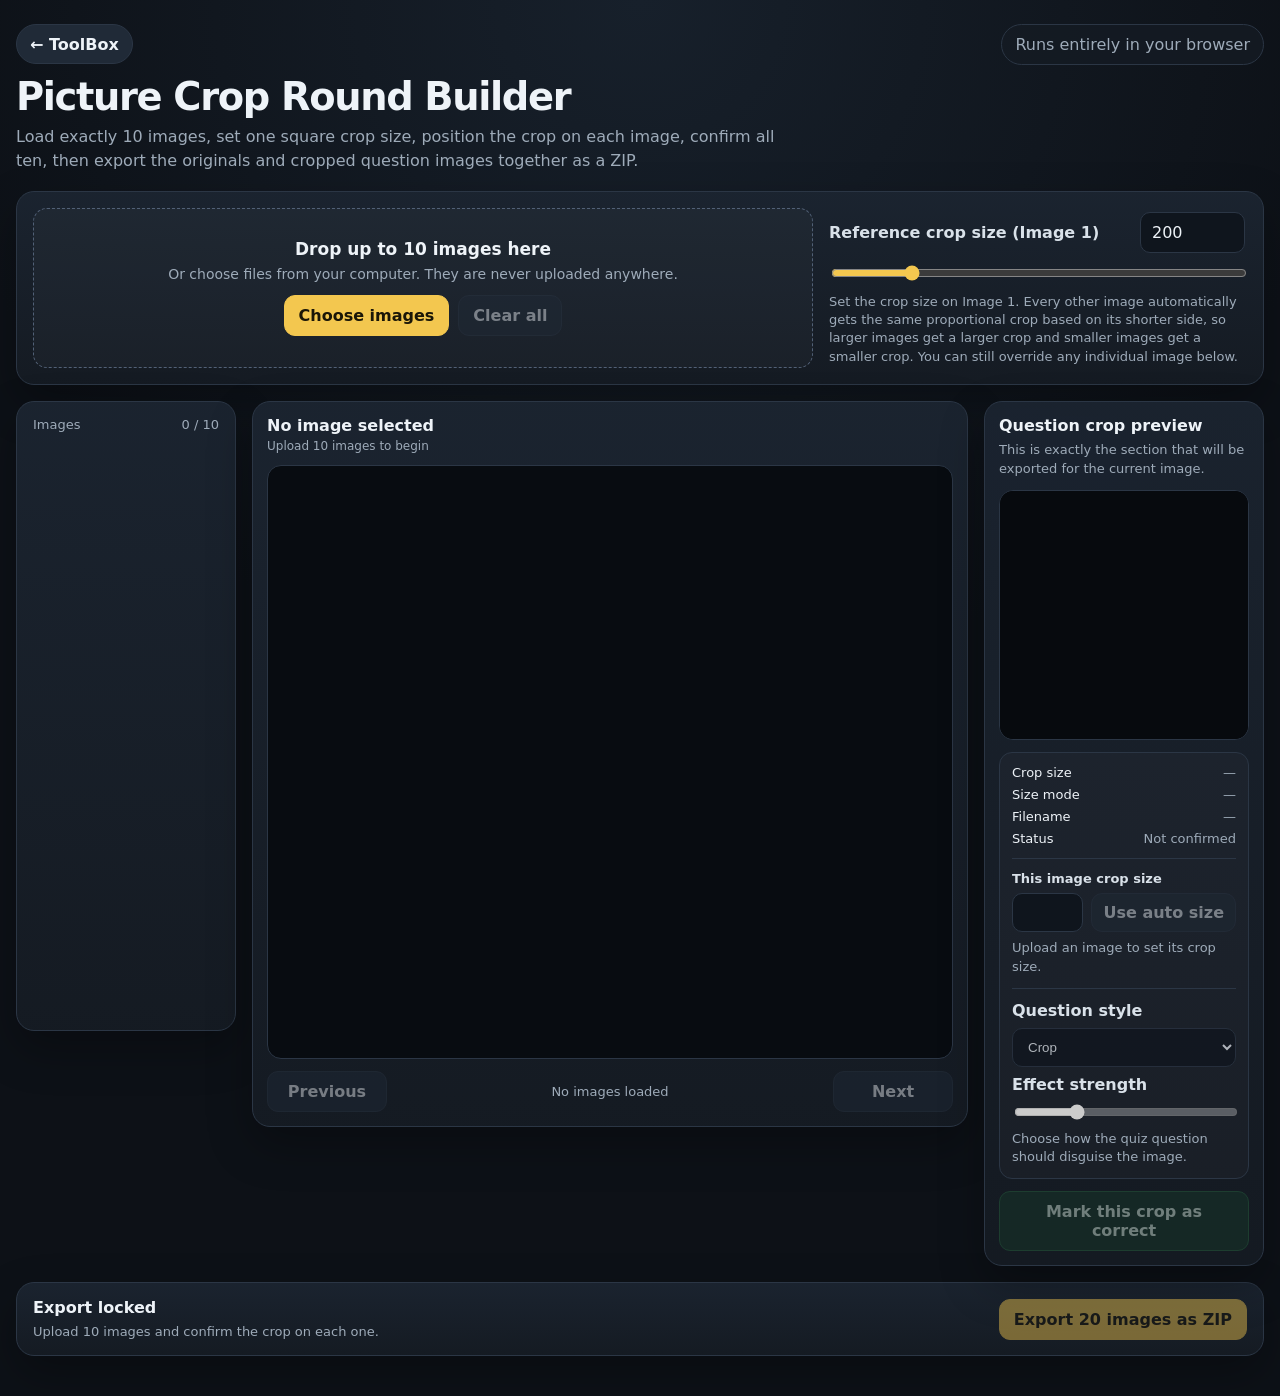
==== picture-crop.html @ 5eaedbb1 "Add Picture Crop tool" ====
<!doctype html>
<html lang="en">
<head>
  <meta charset="utf-8" />
  <meta name="viewport" content="width=device-width, initial-scale=1" />
  <title>Picture Crop Round Builder</title>
  <style>
    :root {
      --bg: #0d1117;
      --panel: #151b23;
      --panel-2: #1b2430;
      --border: #2b3645;
      --text: #eef3f8;
      --muted: #9eabb9;
      --accent: #f3c74f;
      --accent-2: #e6b92f;
      --good: #40c980;
      --bad: #f16c6c;
      --shadow: 0 18px 45px rgba(0,0,0,.28);
    }

    * { box-sizing: border-box; }
    html, body { min-height: 100%; }
    body {
      margin: 0;
      background: radial-gradient(circle at top, #17202b 0, var(--bg) 46%);
      color: var(--text);
      font-family: Inter, ui-sans-serif, system-ui, -apple-system, BlinkMacSystemFont, "Segoe UI", sans-serif;
    }

    button, input { font: inherit; }
    button { cursor: pointer; }

    .app {
      width: min(1460px, calc(100% - 32px));
      margin: 24px auto 40px;
    }

    .topbar {
      display: flex;
      gap: 18px;
      align-items: flex-start;
      justify-content: space-between;
      margin-bottom: 18px;
    }

    h1 {
      margin: 0 0 6px;
      font-size: clamp(26px, 3vw, 40px);
      letter-spacing: -.035em;
    }

    .sub {
      margin: 0;
      color: var(--muted);
      max-width: 760px;
      line-height: 1.5;
    }

    .badge {
      border: 1px solid var(--border);
      background: rgba(21,27,35,.8);
      padding: 10px 13px;
      border-radius: 999px;
      color: var(--muted);
      white-space: nowrap;
    }

    .back-link {
      display: inline-flex;
      align-items: center;
      min-height: 40px;
      margin-bottom: 10px;
      padding: 8px 13px;
      border: 1px solid var(--border);
      border-radius: 999px;
      background: #202a37;
      color: var(--text);
      text-decoration: none;
      font-weight: 800;
    }
    .back-link:hover { border-color: #45556b; }

    .panel {
      background: linear-gradient(180deg, rgba(27,36,48,.96), rgba(21,27,35,.96));
      border: 1px solid var(--border);
      border-radius: 18px;
      box-shadow: var(--shadow);
    }

    .setup {
      padding: 16px;
      display: grid;
      grid-template-columns: minmax(280px, 1fr) minmax(260px, 420px);
      gap: 14px;
      margin-bottom: 16px;
    }

    .dropzone {
      min-height: 118px;
      border: 1.5px dashed #516076;
      border-radius: 14px;
      background: rgba(255,255,255,.025);
      display: grid;
      place-items: center;
      text-align: center;
      padding: 18px;
      transition: .18s ease;
    }

    .dropzone.dragover {
      border-color: var(--accent);
      background: rgba(243,199,79,.06);
      transform: translateY(-1px);
    }

    .dropzone strong { display: block; font-size: 17px; margin-bottom: 5px; }
    .dropzone span { color: var(--muted); font-size: 14px; }

    .drop-actions {
      margin-top: 12px;
      display: flex;
      gap: 9px;
      justify-content: center;
      flex-wrap: wrap;
    }

    .btn {
      border: 1px solid var(--border);
      border-radius: 11px;
      padding: 10px 14px;
      background: #202a37;
      color: var(--text);
      font-weight: 700;
      transition: .15s ease;
    }
    .btn:hover:not(:disabled) { transform: translateY(-1px); border-color: #45556b; }
    .btn:disabled { opacity: .45; cursor: not-allowed; }
    .btn.primary { background: var(--accent); color: #1a1607; border-color: var(--accent); }
    .btn.primary:hover:not(:disabled) { background: var(--accent-2); }
    .btn.good { background: #173b2a; border-color: #286842; color: #dff8e9; }

    .settings {
      padding: 4px 2px 2px;
      display: grid;
      align-content: center;
      gap: 10px;
    }

    .setting-row {
      display: grid;
      grid-template-columns: 1fr 105px;
      gap: 12px;
      align-items: center;
    }

    label { color: #d9e1e9; font-weight: 700; }
    .hint { color: var(--muted); font-size: 13px; line-height: 1.4; }

    input[type="number"] {
      width: 100%;
      border: 1px solid var(--border);
      border-radius: 10px;
      background: #0f151d;
      color: var(--text);
      padding: 10px 11px;
      outline: none;
    }

    input[type="range"] { width: 100%; accent-color: var(--accent); }

    .workspace {
      display: grid;
      grid-template-columns: 220px minmax(0, 1fr) 280px;
      gap: 16px;
      align-items: start;
    }

    .thumb-panel { padding: 12px; min-height: 630px; }
    .thumb-head {
      display: flex;
      align-items: center;
      justify-content: space-between;
      padding: 3px 4px 10px;
      color: var(--muted);
      font-size: 13px;
    }

    .thumb-list {
      display: grid;
      gap: 9px;
      max-height: 570px;
      overflow: auto;
      padding-right: 2px;
    }

    .thumb {
      width: 100%;
      display: grid;
      grid-template-columns: 58px minmax(0,1fr) 22px;
      gap: 10px;
      align-items: center;
      border: 1px solid var(--border);
      border-radius: 12px;
      padding: 8px;
      background: #111821;
      color: var(--text);
      text-align: left;
    }

    .thumb.active { border-color: var(--accent); box-shadow: 0 0 0 1px rgba(243,199,79,.22); }
    .thumb.confirmed { background: #122018; }
    .thumb img { width: 58px; height: 46px; object-fit: cover; border-radius: 8px; background: #05080c; }
    .thumb .name { overflow: hidden; text-overflow: ellipsis; white-space: nowrap; font-weight: 700; font-size: 13px; }
    .thumb .small { color: var(--muted); font-size: 11px; margin-top: 3px; }
    .tick { font-weight: 900; color: var(--good); text-align: center; }

    .editor { padding: 14px; min-height: 0; display: flex; flex-direction: column; }
    .editor-head {
      display: flex;
      gap: 12px;
      align-items: center;
      justify-content: space-between;
      margin-bottom: 11px;
    }
    .editor-title { min-width: 0; }
    .editor-title strong { display: block; overflow: hidden; text-overflow: ellipsis; white-space: nowrap; }
    .editor-title span { color: var(--muted); font-size: 12px; }

    .canvas-wrap {
      flex: none;
      height: clamp(500px, 66vh, 760px);
      min-height: 0;
      position: relative;
      display: grid;
      place-items: center;
      border: 1px solid var(--border);
      border-radius: 14px;
      background: #080c11;
      overflow: hidden;
      touch-action: none;
      user-select: none;
      overscroll-behavior: contain;
    }

    canvas#editorCanvas { max-width: 100%; max-height: 100%; display: block; }

    .empty-state {
      color: var(--muted);
      text-align: center;
      padding: 40px;
      line-height: 1.6;
    }

    .nav-row {
      display: grid;
      grid-template-columns: 120px 1fr 120px;
      align-items: center;
      gap: 10px;
      margin-top: 12px;
    }
    .nav-row .status { text-align: center; color: var(--muted); font-size: 13px; }

    .preview-panel {
      padding: 14px;
      min-height: 0;
      position: sticky;
      top: 16px;
      align-self: start;
    }
    .preview-panel h2 { font-size: 16px; margin: 0 0 6px; }
    .preview-panel p { color: var(--muted); font-size: 13px; line-height: 1.45; margin: 0 0 12px; }

    .preview-box {
      aspect-ratio: 1;
      border: 1px solid var(--border);
      border-radius: 14px;
      background: #070a0e;
      display: grid;
      place-items: center;
      overflow: hidden;
      margin-bottom: 12px;
    }
    #previewCanvas { width: 100%; height: 100%; object-fit: contain; image-rendering: auto; }

    .confirm-block {
      border: 1px solid var(--border);
      border-radius: 13px;
      padding: 12px;
      background: rgba(255,255,255,.02);
    }
    .confirm-block .line { display: flex; justify-content: space-between; gap: 12px; font-size: 13px; margin-bottom: 7px; }
    .confirm-block .line:last-child { margin-bottom: 0; }
    .confirm-block span:last-child { color: var(--muted); text-align: right; }
    .image-crop-size {
      display: grid;
      gap: 7px;
      margin-top: 12px;
      padding-top: 12px;
      border-top: 1px solid var(--border);
    }
    .image-crop-size label { font-size: 13px; }
    .image-crop-size-row {
      display: grid;
      grid-template-columns: minmax(0,1fr) auto;
      gap: 8px;
    }
    .image-crop-size-row input {
      width: 100%;
      min-width: 0;
      border: 1px solid var(--border);
      border-radius: 10px;
      background: #0f151d;
      color: var(--text);
      padding: 9px 10px;
      outline: none;
    }
    .image-crop-size-row .btn { padding: 8px 11px; white-space: nowrap; }
    .image-effect-controls {
      display: grid;
      gap: 8px;
      margin-top: 12px;
      padding-top: 12px;
      border-top: 1px solid var(--border);
    }
    .image-effect-controls select,
    .image-effect-controls input[type="range"] {
      width: 100%;
    }
    .image-effect-controls select {
      border: 1px solid var(--border);
      border-radius: 10px;
      background: #0f151d;
      color: var(--text);
      padding: 10px 11px;
      outline: none;
    }

    .confirm-btn { width: 100%; margin-top: 12px; }

    .export-panel {
      margin-top: 16px;
      padding: 15px 16px;
      display: grid;
      grid-template-columns: 1fr auto;
      gap: 16px;
      align-items: center;
    }
    .export-panel strong { display: block; margin-bottom: 4px; }
    .export-panel span { color: var(--muted); font-size: 13px; }
    .export-btn { min-width: 190px; }

    .toast {
      position: fixed;
      right: 22px;
      bottom: 22px;
      background: #202a37;
      color: var(--text);
      border: 1px solid var(--border);
      padding: 12px 14px;
      border-radius: 12px;
      box-shadow: var(--shadow);
      transform: translateY(18px);
      opacity: 0;
      pointer-events: none;
      transition: .2s ease;
      max-width: 360px;
      z-index: 20;
    }
    .toast.show { transform: translateY(0); opacity: 1; }

    @media (max-width: 1100px) {
      .workspace { grid-template-columns: 180px minmax(0,1fr); }
      .preview-panel { grid-column: 1 / -1; min-height: 0; display: grid; grid-template-columns: 220px 1fr; gap: 16px; position: static; }
      .preview-panel > * { align-self: start; }
      .preview-panel h2, .preview-panel p { grid-column: 2; }
      .preview-box { grid-row: 1 / span 4; }
      .confirm-block, .confirm-btn { grid-column: 2; }
    }

    @media (max-width: 760px) {
      .app { width: min(100% - 18px, 1460px); margin-top: 10px; }
      .topbar { display: block; }
      .badge { display: inline-block; margin-top: 10px; }
      .setup { grid-template-columns: 1fr; }
      .workspace { grid-template-columns: 1fr; }
      .thumb-panel { min-height: 0; }
      .thumb-list { grid-template-columns: repeat(2, minmax(0,1fr)); max-height: 260px; }
      .editor { min-height: 0; }
      .canvas-wrap { height: min(62vh, 620px); min-height: 400px; }
      .preview-panel { grid-column: auto; display: block; min-height: 0; position: static; }
      .export-panel { grid-template-columns: 1fr; }
      .export-btn { width: 100%; }
      .nav-row { grid-template-columns: 92px 1fr 92px; }
    }
  </style>
</head>
<body>
  <div class="app">
    <div class="topbar">
      <div>
        <a class="back-link" href="index.html">← ToolBox</a>
        <h1>Picture Crop Round Builder</h1>
        <p class="sub">Load exactly 10 images, set one square crop size, position the crop on each image, confirm all ten, then export the originals and cropped question images together as a ZIP.</p>
      </div>
      <div class="badge">Runs entirely in your browser</div>
    </div>

    <section class="panel setup">
      <div id="dropzone" class="dropzone">
        <div>
          <strong>Drop up to 10 images here</strong>
          <span>Or choose files from your computer. They are never uploaded anywhere.</span>
          <div class="drop-actions">
            <button id="chooseBtn" class="btn primary" type="button">Choose images</button>
            <button id="clearBtn" class="btn" type="button" disabled>Clear all</button>
          </div>
          <input id="fileInput" type="file" accept="image/*" multiple hidden />
        </div>
      </div>

      <div class="settings">
        <div class="setting-row">
          <label for="cropSize">Reference crop size (Image 1)</label>
          <input id="cropSize" type="number" min="20" step="1" value="200" />
        </div>
        <input id="cropRange" type="range" min="20" max="1000" value="200" step="1" />
        <div class="hint">Set the crop size on Image 1. Every other image automatically gets the same proportional crop based on its shorter side, so larger images get a larger crop and smaller images get a smaller crop. You can still override any individual image below.</div>
      </div>
    </section>

    <div class="workspace">
      <aside class="panel thumb-panel">
        <div class="thumb-head">
          <span>Images</span>
          <span id="countLabel">0 / 10</span>
        </div>
        <div id="thumbList" class="thumb-list"></div>
      </aside>

      <main class="panel editor">
        <div class="editor-head">
          <div class="editor-title">
            <strong id="currentName">No image selected</strong>
            <span id="currentDims">Upload 10 images to begin</span>
          </div>
          <span id="cropCoords" class="hint"></span>
        </div>

        <div id="canvasWrap" class="canvas-wrap">
          <canvas id="editorCanvas"></canvas>
          <div id="emptyState" class="empty-state">Upload your images above.<br>Then drag the yellow square over the section you want to use as the quiz question.</div>
        </div>

        <div class="nav-row">
          <button id="prevBtn" class="btn" type="button" disabled>Previous</button>
          <div id="navStatus" class="status">No images loaded</div>
          <button id="nextBtn" class="btn" type="button" disabled>Next</button>
        </div>
      </main>

      <aside class="panel preview-panel">
        <h2>Question crop preview</h2>
        <p>This is exactly the section that will be exported for the current image.</p>
        <div class="preview-box"><canvas id="previewCanvas" width="500" height="500"></canvas></div>
        <div class="confirm-block">
          <div class="line"><span>Crop size</span><span id="previewSize">—</span></div>
          <div class="line"><span>Size mode</span><span id="previewScaleMode">—</span></div>
          <div class="line"><span>Filename</span><span id="previewFilename">—</span></div>
          <div class="line"><span>Status</span><span id="previewStatus">Not confirmed</span></div>
          <div class="image-crop-size">
            <label for="currentCropSize">This image crop size</label>
            <div class="image-crop-size-row">
              <input id="currentCropSize" type="number" min="20" step="1" disabled>
              <button id="resetCropSizeBtn" class="btn" type="button" disabled>Use auto size</button>
            </div>
            <div id="currentCropHint" class="hint">Image 1 sets the reference size.</div>
          </div>

          <div class="image-effect-controls">
            <label for="questionMode">Question style</label>
            <select id="questionMode">
              <option value="crop">Crop</option>
              <option value="blur">Blur full image</option>
              <option value="distort">Distort full image</option>
            </select>

            <label for="effectStrength">Effect strength</label>
            <input id="effectStrength" type="range" min="2" max="40" value="12" step="1">

            <div id="effectHint" class="hint">Crop uses the square crop. Blur and Distort export the full image with the effect applied.</div>
          </div>
        </div>
        <button id="confirmBtn" class="btn good confirm-btn" type="button" disabled>Mark this crop as correct</button>
      </aside>
    </div>

    <section class="panel export-panel">
      <div>
        <strong id="exportTitle">Export locked</strong>
        <span id="exportStatus">Upload 10 images and confirm the crop on each one.</span>
      </div>
      <button id="exportBtn" class="btn primary export-btn" type="button" disabled>Export 20 images as ZIP</button>
    </section>
  </div>

  <div id="toast" class="toast"></div>

<script>
(() => {
  'use strict';

  const MAX_IMAGES = 10;
  const MIN_CROP = 20;

  const els = {
    dropzone: document.getElementById('dropzone'),
    chooseBtn: document.getElementById('chooseBtn'),
    clearBtn: document.getElementById('clearBtn'),
    fileInput: document.getElementById('fileInput'),
    cropSize: document.getElementById('cropSize'),
    cropRange: document.getElementById('cropRange'),
    thumbList: document.getElementById('thumbList'),
    countLabel: document.getElementById('countLabel'),
    currentName: document.getElementById('currentName'),
    currentDims: document.getElementById('currentDims'),
    cropCoords: document.getElementById('cropCoords'),
    canvasWrap: document.getElementById('canvasWrap'),
    editorCanvas: document.getElementById('editorCanvas'),
    emptyState: document.getElementById('emptyState'),
    prevBtn: document.getElementById('prevBtn'),
    nextBtn: document.getElementById('nextBtn'),
    navStatus: document.getElementById('navStatus'),
    previewCanvas: document.getElementById('previewCanvas'),
    previewSize: document.getElementById('previewSize'),
    previewScaleMode: document.getElementById('previewScaleMode'),
    previewFilename: document.getElementById('previewFilename'),
    previewStatus: document.getElementById('previewStatus'),
    currentCropSize: document.getElementById('currentCropSize'),
    resetCropSizeBtn: document.getElementById('resetCropSizeBtn'),
    currentCropHint: document.getElementById('currentCropHint'),
    questionMode: document.getElementById('questionMode'),
    effectStrength: document.getElementById('effectStrength'),
    effectHint: document.getElementById('effectHint'),
    confirmBtn: document.getElementById('confirmBtn'),
    exportBtn: document.getElementById('exportBtn'),
    exportTitle: document.getElementById('exportTitle'),
    exportStatus: document.getElementById('exportStatus'),
    toast: document.getElementById('toast')
  };

  const ectx = els.editorCanvas.getContext('2d');
  const pctx = els.previewCanvas.getContext('2d');

  let items = [];
  let currentIndex = -1;
  let cropSize = 200;
  let display = { scale: 1, dx: 0, dy: 0, width: 0, height: 0 };
  let dragging = false;
  let dragOffset = { x: 0, y: 0 };
  let dragNeedsUiRefresh = false;
  let toastTimer = null;

  function showToast(message) {
    els.toast.textContent = message;
    els.toast.classList.add('show');
    clearTimeout(toastTimer);
    toastTimer = setTimeout(() => els.toast.classList.remove('show'), 2500);
  }

  function baseName(filename) {
    const dot = filename.lastIndexOf('.');
    return dot > 0 ? filename.slice(0, dot) : filename;
  }

  function cropFilename(filename) {
    return `${baseName(filename)}_crop.png`;
  }

  function questionFilename(filename, item) {
    const stem = baseName(filename);
    if (item.questionMode === 'blur') return `${stem}_blur.png`;
    if (item.questionMode === 'distort') return `${stem}_distort.png`;
    return `${stem}_crop.png`;
  }

  function minDimension(item) {
    return Math.min(item.width, item.height);
  }

  function referenceMinDimension() {
    return items.length ? minDimension(items[0]) : null;
  }

  function effectiveCropSize(item, index = items.indexOf(item)) {
    if (!item) return cropSize;
    const minDim = minDimension(item);
    if (index > 0 && Number.isFinite(item.cropSizeOverride)) {
      return Math.max(1, Math.min(minDim, Math.round(item.cropSizeOverride)));
    }

    const refMin = referenceMinDimension() || minDim;
    const scaled = Math.round((cropSize / refMin) * minDim);
    const minimum = Math.min(MIN_CROP, minDim);
    return Math.max(minimum, Math.min(minDim, scaled));
  }

  function centreCropForSize(item, oldSize, newSize) {
    const cx = item.crop.x + oldSize / 2;
    const cy = item.crop.y + oldSize / 2;
    item.crop.x = Math.round(cx - newSize / 2);
    item.crop.y = Math.round(cy - newSize / 2);
  }

  async function decodeImage(file) {
    const url = URL.createObjectURL(file);
    try {
      const img = new Image();
      img.decoding = 'async';
      img.src = url;
      await img.decode();
      return img;
    } catch (err) {
      URL.revokeObjectURL(url);
      throw err;
    }
  }

  async function addFiles(fileList) {
    const files = Array.from(fileList).filter(f => f.type.startsWith('image/'));
    if (!files.length) return;

    const available = MAX_IMAGES - items.length;
    const chosen = files.slice(0, available);
    if (files.length > available) showToast(`Only the first ${available} image${available === 1 ? '' : 's'} were added.`);

    for (const file of chosen) {
      try {
        const img = await decodeImage(file);
        const item = {
          file,
          img,
          objectUrl: img.src,
          width: img.naturalWidth,
          height: img.naturalHeight,
          crop: { x: 0, y: 0 },
          cropSizeOverride: null,
          questionMode: 'crop',
          effectStrength: 12,
          confirmed: false
        };
        items.push(item);
        const size = effectiveCropSize(item, items.length - 1);
        item.crop.x = Math.max(0, Math.round((item.width - size) / 2));
        item.crop.y = Math.max(0, Math.round((item.height - size) / 2));
      } catch (err) {
        console.error(err);
        showToast(`Could not read ${file.name}`);
      }
    }

    enforceCropLimit(true);
    if (currentIndex < 0 && items.length) currentIndex = 0;
    renderAll();
  }

  function enforceCropLimit(quiet = false) {
    if (!items.length) return;
    const maxAllowed = minDimension(items[0]);
    els.cropSize.max = String(maxAllowed);
    els.cropRange.max = String(maxAllowed);
    if (cropSize > maxAllowed) {
      cropSize = maxAllowed;
      els.cropSize.value = String(cropSize);
      els.cropRange.value = String(cropSize);
      items.forEach((item, index) => {
        if (index === 0 || !Number.isFinite(item.cropSizeOverride)) item.confirmed = false;
      });
      if (!quiet) showToast(`Reference crop size reduced to ${maxAllowed}px to fit Image 1.`);
    }
    clampAllCrops();
  }

  function clampAllCrops() {
    items.forEach((item, index) => {
      const size = effectiveCropSize(item, index);
      item.crop.x = Math.max(0, Math.min(item.crop.x, item.width - size));
      item.crop.y = Math.max(0, Math.min(item.crop.y, item.height - size));
    });
  }

  function setCropSize(value) {
    if (!Number.isFinite(value)) return;
    const maxAllowed = items.length ? minDimension(items[0]) : 10000;
    const next = Math.max(MIN_CROP, Math.min(Math.round(value), maxAllowed));
    if (next === cropSize) {
      els.cropSize.value = String(next);
      els.cropRange.value = String(next);
      return;
    }

    const oldSizes = items.map((item, index) => effectiveCropSize(item, index));
    cropSize = next;

    items.forEach((item, index) => {
      const newSize = effectiveCropSize(item, index);
      if (newSize !== oldSizes[index]) {
        centreCropForSize(item, oldSizes[index], newSize);
        item.confirmed = false;
      }
    });

    els.cropSize.value = String(next);
    els.cropRange.value = String(next);
    clampAllCrops();
    renderAll();
    if (items.length) showToast('Reference size changed — auto-scaled crops were updated proportionally.');
  }

  function setCurrentImageCropSize(value) {
    const item = currentItem();
    if (!item || !Number.isFinite(value)) return;

    if (currentIndex === 0) {
      setCropSize(value);
      return;
    }

    const oldSize = effectiveCropSize(item, currentIndex);
    const minDim = minDimension(item);
    const next = Math.max(Math.min(MIN_CROP, minDim), Math.min(Math.round(value), minDim));
    item.cropSizeOverride = next;
    const newSize = effectiveCropSize(item, currentIndex);
    if (newSize !== oldSize) {
      centreCropForSize(item, oldSize, newSize);
      item.confirmed = false;
    }
    clampAllCrops();
    renderAll();
    showToast(`Image ${currentIndex + 1} now uses a custom ${newSize}px crop.`);
  }

  function resetCurrentImageCropSize() {
    const item = currentItem();
    if (!item || currentIndex <= 0 || !Number.isFinite(item.cropSizeOverride)) return;
    const oldSize = effectiveCropSize(item, currentIndex);
    item.cropSizeOverride = null;
    const newSize = effectiveCropSize(item, currentIndex);
    if (newSize !== oldSize) {
      centreCropForSize(item, oldSize, newSize);
      item.confirmed = false;
    }
    clampAllCrops();
    renderAll();
    showToast(`Image ${currentIndex + 1} is using the automatic proportional size again.`);
  }

  function clearAll() {
    items.forEach(i => URL.revokeObjectURL(i.objectUrl));
    items = [];
    currentIndex = -1;
    dragging = false;
    els.fileInput.value = '';
    renderAll();
  }

  function currentItem() {
    return currentIndex >= 0 ? items[currentIndex] : null;
  }

  function drawEditor() {
    const item = currentItem();
    const rect = els.canvasWrap.getBoundingClientRect();
    const cssW = Math.max(300, Math.floor(rect.width));
    const cssH = Math.max(360, Math.floor(rect.height));
    const dpr = Math.min(window.devicePixelRatio || 1, 2);

    els.editorCanvas.width = Math.round(cssW * dpr);
    els.editorCanvas.height = Math.round(cssH * dpr);
    els.editorCanvas.style.width = `${cssW}px`;
    els.editorCanvas.style.height = `${cssH}px`;
    ectx.setTransform(dpr, 0, 0, dpr, 0, 0);
    ectx.clearRect(0, 0, cssW, cssH);

    if (!item) {
      els.emptyState.style.display = 'block';
      return;
    }
    els.emptyState.style.display = 'none';

    const margin = 18;
    const scale = Math.min((cssW - margin * 2) / item.width, (cssH - margin * 2) / item.height);
    const dw = item.width * scale;
    const dh = item.height * scale;
    const dx = (cssW - dw) / 2;
    const dy = (cssH - dh) / 2;
    display = { scale, dx, dy, width: dw, height: dh };

    ectx.drawImage(item.img, dx, dy, dw, dh);

    const size = effectiveCropSize(item, currentIndex);
    const rx = dx + item.crop.x * scale;
    const ry = dy + item.crop.y * scale;
    const rs = size * scale;

    // Darken everything outside the crop square.
    ectx.save();
    ectx.fillStyle = 'rgba(0, 0, 0, .58)';
    ectx.beginPath();
    ectx.rect(dx, dy, dw, dh);
    ectx.rect(rx, ry, rs, rs);
    ectx.fill('evenodd');
    ectx.restore();

    // Border and subtle inner edge.
    ectx.save();
    ectx.strokeStyle = '#f3c74f';
    ectx.lineWidth = 3;
    ectx.strokeRect(rx + 1.5, ry + 1.5, Math.max(0, rs - 3), Math.max(0, rs - 3));
    ectx.strokeStyle = 'rgba(255,255,255,.55)';
    ectx.lineWidth = 1;
    ectx.strokeRect(rx + 5.5, ry + 5.5, Math.max(0, rs - 11), Math.max(0, rs - 11));
    ectx.restore();

    // Handle marker in the centre so tiny crops remain draggable.
    ectx.save();
    ectx.fillStyle = 'rgba(243,199,79,.95)';
    ectx.beginPath();
    ectx.arc(rx + rs / 2, ry + rs / 2, 4, 0, Math.PI * 2);
    ectx.fill();
    ectx.restore();
  }

  function drawQuestionToCanvas(ctx, canvas, item, preview = false) {
    if (!item) return;
    const index = items.indexOf(item);

    if (preview) {
      canvas.width = 500;
      canvas.height = 500;
    } else if (item.questionMode === 'crop') {
      const size = effectiveCropSize(item, index);
      canvas.width = size;
      canvas.height = size;
    } else {
      canvas.width = item.width;
      canvas.height = item.height;
    }

    const outW = canvas.width;
    const outH = canvas.height;
    ctx.setTransform(1,0,0,1,0,0);
    ctx.clearRect(0, 0, outW, outH);
    ctx.fillStyle = '#070a0e';
    ctx.fillRect(0, 0, outW, outH);

    if (item.questionMode === 'crop') {
      const size = effectiveCropSize(item, index);
      ctx.imageSmoothingEnabled = true;
      ctx.imageSmoothingQuality = 'high';
      ctx.drawImage(item.img, item.crop.x, item.crop.y, size, size, 0, 0, outW, outH);
      return;
    }

    if (item.questionMode === 'blur') {
      ctx.save();
      ctx.filter = `blur(${Number(item.effectStrength) || 12}px)`;
      const pad = Math.ceil((Number(item.effectStrength) || 12) * 2);
      ctx.drawImage(item.img, -pad, -pad, outW + pad * 2, outH + pad * 2);
      ctx.restore();
      return;
    }

    // Distort by drawing horizontal strips with alternating horizontal offsets.
    const slices = Math.max(24, Math.floor(outH / 18));
    const strength = Number(item.effectStrength) || 12;
    const amplitude = preview ? strength * 1.3 : strength * Math.max(1, outW / 700);
    for (let i = 0; i < slices; i++) {
      const sy = item.height * i / slices;
      const sh = item.height / slices + 1;
      const dy = outH * i / slices;
      const dh = outH / slices + 1;
      const dx = Math.sin((i / slices) * Math.PI * 8) * amplitude;
      ctx.drawImage(item.img, 0, sy, item.width, sh, dx, dy, outW, dh);
    }
  }

  function drawPreview() {
    const item = currentItem();
    const size = 500;
    els.previewCanvas.width = size;
    els.previewCanvas.height = size;
    pctx.clearRect(0, 0, size, size);
    pctx.fillStyle = '#070a0e';
    pctx.fillRect(0, 0, size, size);
    if (!item) return;
    drawQuestionToCanvas(pctx, els.previewCanvas, item, true);
  }

  function renderThumbs() {
    els.thumbList.innerHTML = '';
    items.forEach((item, idx) => {
      const b = document.createElement('button');
      b.className = `thumb${idx === currentIndex ? ' active' : ''}${item.confirmed ? ' confirmed' : ''}`;
      b.type = 'button';
      b.innerHTML = `
        <img src="${item.objectUrl}" alt="">
        <div>
          <div class="name">${escapeHtml(item.file.name)}</div>
          <div class="small">Image ${idx + 1}${item.confirmed ? ' · confirmed' : ''}</div>
        </div>
        <div class="tick">${item.confirmed ? '✓' : ''}</div>`;
      b.addEventListener('click', () => {
        currentIndex = idx;
        renderAll();
      });
      els.thumbList.appendChild(b);
    });
  }

  function escapeHtml(s) {
    return s.replace(/[&<>"]/g, ch => ({'&':'&amp;','<':'&lt;','>':'&gt;','"':'&quot;'}[ch]));
  }

  function renderMeta() {
    const item = currentItem();
    els.countLabel.textContent = `${items.length} / ${MAX_IMAGES}`;
    els.clearBtn.disabled = items.length === 0;
    els.chooseBtn.disabled = items.length >= MAX_IMAGES;

    if (!item) {
      els.currentName.textContent = 'No image selected';
      els.currentDims.textContent = 'Upload 10 images to begin';
      els.cropCoords.textContent = '';
      els.previewSize.textContent = '—';
      els.previewScaleMode.textContent = '—';
      els.previewFilename.textContent = '—';
      els.previewStatus.textContent = 'Not confirmed';
      els.currentCropSize.value = '';
      els.currentCropSize.disabled = true;
      els.resetCropSizeBtn.disabled = true;
      els.currentCropHint.textContent = 'Upload an image to set its crop size.';
      els.questionMode.value = 'crop';
      els.questionMode.disabled = true;
      els.effectStrength.value = '12';
      els.effectStrength.disabled = true;
      els.effectHint.textContent = 'Choose how the quiz question should disguise the image.';
      els.confirmBtn.disabled = true;
      els.prevBtn.disabled = true;
      els.nextBtn.disabled = true;
      els.navStatus.textContent = 'No images loaded';
      return;
    }

    const size = effectiveCropSize(item, currentIndex);
    const custom = currentIndex > 0 && Number.isFinite(item.cropSizeOverride);
    els.currentName.textContent = item.file.name;
    els.currentDims.textContent = `${item.width} × ${item.height} px`;
    els.cropCoords.textContent = `x ${Math.round(item.crop.x)}, y ${Math.round(item.crop.y)}`;
    els.previewSize.textContent = `${size} × ${size} px`;
    els.previewScaleMode.textContent = currentIndex === 0 ? 'Reference' : (custom ? 'Custom' : 'Auto-scaled');
    els.currentCropSize.value = String(size);
    els.currentCropSize.max = String(minDimension(item));
    els.currentCropSize.disabled = false;
    els.resetCropSizeBtn.disabled = currentIndex === 0 || !custom;
    const cropMode = item.questionMode === 'crop';
    els.currentCropHint.textContent = currentIndex === 0
      ? 'Image 1 sets the reference size used to scale the other images.'
      : (custom ? 'Custom size for this image only.' : 'Automatically scaled from Image 1. Change the number to override it.');
    els.currentCropSize.disabled = !cropMode;
    els.resetCropSizeBtn.disabled = !cropMode || currentIndex === 0 || !custom;
    els.questionMode.disabled = false;
    els.questionMode.value = item.questionMode || 'crop';
    els.effectStrength.disabled = cropMode;
    els.effectStrength.value = String(item.effectStrength || 12);
    els.effectHint.textContent = cropMode
      ? 'Crop mode uses the square selection.'
      : (item.questionMode === 'blur'
        ? 'Blur mode exports the full image blurred.'
        : 'Distort mode exports the full image with horizontal distortion.');
    els.previewFilename.textContent = questionFilename(item.file.name, item);
    els.previewStatus.textContent = item.confirmed ? 'Confirmed' : 'Not confirmed';
    els.previewStatus.style.color = item.confirmed ? 'var(--good)' : 'var(--muted)';
    els.confirmBtn.disabled = false;
    els.confirmBtn.textContent = item.confirmed ? 'Crop confirmed ✓' : 'Mark this crop as correct';
    els.prevBtn.disabled = currentIndex <= 0;
    els.nextBtn.disabled = currentIndex >= items.length - 1;
    els.navStatus.textContent = `Image ${currentIndex + 1} of ${items.length}`;
  }

  function renderExport() {
    const confirmed = items.filter(i => i.confirmed).length;
    const ready = items.length === MAX_IMAGES && confirmed === MAX_IMAGES;
    els.exportBtn.disabled = !ready;

    if (!items.length) {
      els.exportTitle.textContent = 'Export locked';
      els.exportStatus.textContent = 'Upload 10 images and confirm the crop on each one.';
    } else if (items.length < MAX_IMAGES) {
      els.exportTitle.textContent = `${items.length} of ${MAX_IMAGES} images loaded`;
      els.exportStatus.textContent = `Add ${MAX_IMAGES - items.length} more image${MAX_IMAGES - items.length === 1 ? '' : 's'}. ${confirmed} crop${confirmed === 1 ? '' : 's'} confirmed so far.`;
    } else if (confirmed < MAX_IMAGES) {
      els.exportTitle.textContent = `${confirmed} of ${MAX_IMAGES} crops confirmed`;
      els.exportStatus.textContent = `Confirm ${MAX_IMAGES - confirmed} more crop${MAX_IMAGES - confirmed === 1 ? '' : 's'} to unlock export.`;
    } else {
      els.exportTitle.textContent = 'Ready to export';
      els.exportStatus.textContent = 'The ZIP will contain 10 PNG originals plus 10 PNG question images.';
    }
  }

  function renderAll() {
    renderThumbs();
    renderMeta();
    renderExport();
    requestAnimationFrame(() => {
      drawEditor();
      drawPreview();
    });
  }

  function pointerToSource(ev) {
    const item = currentItem();
    if (!item) return null;
    const rect = els.editorCanvas.getBoundingClientRect();
    const x = ev.clientX - rect.left;
    const y = ev.clientY - rect.top;
    return {
      x: (x - display.dx) / display.scale,
      y: (y - display.dy) / display.scale
    };
  }

  function isInsideCrop(p, item) {
    const size = effectiveCropSize(item, currentIndex);
    return p.x >= item.crop.x && p.x <= item.crop.x + size && p.y >= item.crop.y && p.y <= item.crop.y + size;
  }

  function moveCropTo(x, y, preserveOffset = false) {
    const item = currentItem();
    if (!item) return;
    const size = effectiveCropSize(item, currentIndex);
    let nx = preserveOffset ? x - dragOffset.x : x - size / 2;
    let ny = preserveOffset ? y - dragOffset.y : y - size / 2;
    nx = Math.max(0, Math.min(nx, item.width - size));
    ny = Math.max(0, Math.min(ny, item.height - size));
    nx = Math.round(nx);
    ny = Math.round(ny);
    if (nx === item.crop.x && ny === item.crop.y) return;

    item.crop.x = nx;
    item.crop.y = ny;
    if (item.confirmed) dragNeedsUiRefresh = true;
    item.confirmed = false;

    // Keep pointer movement lightweight so the editor never shifts under the cursor.
    drawEditor();
    drawPreview();
    els.cropCoords.textContent = `x ${item.crop.x}, y ${item.crop.y}`;
    els.previewStatus.textContent = 'Not confirmed';
    els.previewStatus.style.color = 'var(--muted)';
    els.confirmBtn.textContent = 'Mark this crop as correct';
  }

  els.editorCanvas.addEventListener('pointerdown', ev => {
    ev.preventDefault();
    const item = currentItem();
    if (!item) return;
    const p = pointerToSource(ev);
    if (!p) return;
    dragging = true;
    els.editorCanvas.setPointerCapture(ev.pointerId);
    if (isInsideCrop(p, item)) {
      dragOffset.x = p.x - item.crop.x;
      dragOffset.y = p.y - item.crop.y;
      moveCropTo(p.x, p.y, true);
    } else {
      const size = effectiveCropSize(item, currentIndex);
      dragOffset.x = size / 2;
      dragOffset.y = size / 2;
      moveCropTo(p.x, p.y, true);
    }
  });

  els.editorCanvas.addEventListener('pointermove', ev => {
    if (!dragging) return;
    ev.preventDefault();
    const p = pointerToSource(ev);
    if (p) moveCropTo(p.x, p.y, true);
  });

  function endDrag(ev) {
    if (!dragging) return;
    dragging = false;
    try { els.editorCanvas.releasePointerCapture(ev.pointerId); } catch (_) {}
    renderMeta();
    if (dragNeedsUiRefresh) {
      renderThumbs();
      renderExport();
      dragNeedsUiRefresh = false;
    }
  }
  els.editorCanvas.addEventListener('pointerup', endDrag);
  els.editorCanvas.addEventListener('pointercancel', endDrag);

  els.confirmBtn.addEventListener('click', () => {
    const item = currentItem();
    if (!item) return;
    item.confirmed = true;
    renderAll();
    showToast(`Crop ${currentIndex + 1} confirmed.`);
  });

  els.prevBtn.addEventListener('click', () => {
    if (currentIndex > 0) {
      currentIndex--;
      renderAll();
    }
  });

  els.nextBtn.addEventListener('click', () => {
    if (currentIndex < items.length - 1) {
      currentIndex++;
      renderAll();
    }
  });

  els.chooseBtn.addEventListener('click', () => els.fileInput.click());
  els.fileInput.addEventListener('change', e => addFiles(e.target.files));
  els.clearBtn.addEventListener('click', clearAll);

  ['dragenter', 'dragover'].forEach(type => els.dropzone.addEventListener(type, e => {
    e.preventDefault();
    els.dropzone.classList.add('dragover');
  }));
  ['dragleave', 'drop'].forEach(type => els.dropzone.addEventListener(type, e => {
    e.preventDefault();
    els.dropzone.classList.remove('dragover');
  }));
  els.dropzone.addEventListener('drop', e => addFiles(e.dataTransfer.files));

  els.cropSize.addEventListener('change', () => setCropSize(Number(els.cropSize.value)));
  els.cropRange.addEventListener('input', () => setCropSize(Number(els.cropRange.value)));
  els.currentCropSize.addEventListener('change', () => setCurrentImageCropSize(Number(els.currentCropSize.value)));
  els.resetCropSizeBtn.addEventListener('click', resetCurrentImageCropSize);
  els.questionMode.addEventListener('change', () => {
    const item = currentItem();
    if (!item) return;
    item.questionMode = els.questionMode.value;
    item.confirmed = false;
    renderAll();
  });
  els.effectStrength.addEventListener('input', () => {
    const item = currentItem();
    if (!item) return;
    item.effectStrength = Number(els.effectStrength.value);
    item.confirmed = false;
    drawPreview();
    renderMeta();
    renderExport();
  });

  window.addEventListener('resize', () => requestAnimationFrame(drawEditor));

  function canvasToBlob(canvas, type = 'image/png', quality) {
    return new Promise((resolve, reject) => canvas.toBlob(blob => blob ? resolve(blob) : reject(new Error('Canvas export failed')), type, quality));
  }

  async function makeOriginalPngBlob(item) {
    const c = document.createElement('canvas');
    c.width = item.width;
    c.height = item.height;
    const ctx = c.getContext('2d');
    ctx.imageSmoothingEnabled = false;
    ctx.drawImage(item.img, 0, 0, item.width, item.height);
    return canvasToBlob(c, 'image/png');
  }

  async function makeQuestionBlob(item) {
    const c = document.createElement('canvas');
    const ctx = c.getContext('2d');
    drawQuestionToCanvas(ctx, c, item, false);
    return canvasToBlob(c, 'image/png');
  }

  // Minimal ZIP writer: standard ZIP archive using "stored" (uncompressed) entries.
  // This keeps the page self-contained and avoids any external library or internet connection.
  const crcTable = (() => {
    const table = new Uint32Array(256);
    for (let n = 0; n < 256; n++) {
      let c = n;
      for (let k = 0; k < 8; k++) c = (c & 1) ? (0xEDB88320 ^ (c >>> 1)) : (c >>> 1);
      table[n] = c >>> 0;
    }
    return table;
  })();

  function crc32(bytes) {
    let c = 0xFFFFFFFF;
    for (let i = 0; i < bytes.length; i++) c = crcTable[(c ^ bytes[i]) & 0xFF] ^ (c >>> 8);
    return (c ^ 0xFFFFFFFF) >>> 0;
  }

  function dosDateTime(date = new Date()) {
    let year = Math.max(1980, date.getFullYear());
    const dosTime = ((date.getHours() & 0x1F) << 11) | ((date.getMinutes() & 0x3F) << 5) | ((Math.floor(date.getSeconds() / 2)) & 0x1F);
    const dosDate = (((year - 1980) & 0x7F) << 9) | (((date.getMonth() + 1) & 0x0F) << 5) | (date.getDate() & 0x1F);
    return { dosTime, dosDate };
  }

  function u16(n) {
    const b = new Uint8Array(2);
    new DataView(b.buffer).setUint16(0, n & 0xFFFF, true);
    return b;
  }
  function u32(n) {
    const b = new Uint8Array(4);
    new DataView(b.buffer).setUint32(0, n >>> 0, true);
    return b;
  }
  function concat(parts) {
    const total = parts.reduce((sum, p) => sum + p.length, 0);
    const out = new Uint8Array(total);
    let offset = 0;
    for (const p of parts) { out.set(p, offset); offset += p.length; }
    return out;
  }

  async function createZip(entries) {
    const enc = new TextEncoder();
    const locals = [];
    const centrals = [];
    let offset = 0;
    const now = dosDateTime(new Date());

    for (const entry of entries) {
      const nameBytes = enc.encode(entry.name);
      const data = entry.bytes;
      const crc = crc32(data);

      const local = concat([
        u32(0x04034b50),
        u16(20),           // version needed
        u16(0x0800),       // UTF-8 filename
        u16(0),            // method: stored
        u16(now.dosTime),
        u16(now.dosDate),
        u32(crc),
        u32(data.length),
        u32(data.length),
        u16(nameBytes.length),
        u16(0),
        nameBytes,
        data
      ]);
      locals.push(local);

      const central = concat([
        u32(0x02014b50),
        u16(20),           // version made by
        u16(20),           // version needed
        u16(0x0800),
        u16(0),
        u16(now.dosTime),
        u16(now.dosDate),
        u32(crc),
        u32(data.length),
        u32(data.length),
        u16(nameBytes.length),
        u16(0),            // extra len
        u16(0),            // comment len
        u16(0),            // disk
        u16(0),            // internal attrs
        u32(0),            // external attrs
        u32(offset),
        nameBytes
      ]);
      centrals.push(central);
      offset += local.length;
    }

    const centralSize = centrals.reduce((s, p) => s + p.length, 0);
    const centralOffset = offset;
    const end = concat([
      u32(0x06054b50),
      u16(0), u16(0),
      u16(entries.length), u16(entries.length),
      u32(centralSize),
      u32(centralOffset),
      u16(0)
    ]);

    return new Blob([...locals, ...centrals, end], { type: 'application/zip' });
  }

  function uniqueName(name, used) {
    if (!used.has(name.toLowerCase())) {
      used.add(name.toLowerCase());
      return name;
    }
    const dot = name.lastIndexOf('.');
    const stem = dot > 0 ? name.slice(0, dot) : name;
    const ext = dot > 0 ? name.slice(dot) : '';
    let n = 2;
    let candidate;
    do candidate = `${stem}_${n++}${ext}`; while (used.has(candidate.toLowerCase()));
    used.add(candidate.toLowerCase());
    return candidate;
  }

  els.exportBtn.addEventListener('click', async () => {
    if (!(items.length === MAX_IMAGES && items.every(i => i.confirmed))) return;
    els.exportBtn.disabled = true;
    els.exportBtn.textContent = 'Building ZIP…';

    try {
      const entries = [];
      const used = new Set();
      for (const item of items) {
        const originalBlob = await makeOriginalPngBlob(item);
        const originalBytes = new Uint8Array(await originalBlob.arrayBuffer());
        const originalName = uniqueName(`${baseName(item.file.name)}.png`, used);
        entries.push({ name: originalName, bytes: originalBytes });

        const questionBlob = await makeQuestionBlob(item);
        const questionBytes = new Uint8Array(await questionBlob.arrayBuffer());
        const questionName = uniqueName(questionFilename(item.file.name, item), used);
        entries.push({ name: questionName, bytes: questionBytes });
      }

      const zipBlob = await createZip(entries);
      const url = URL.createObjectURL(zipBlob);
      const a = document.createElement('a');
      a.href = url;
      a.download = 'picture-round-images.zip';
      document.body.appendChild(a);
      a.click();
      a.remove();
      setTimeout(() => URL.revokeObjectURL(url), 15000);
      showToast('ZIP exported with 10 PNG originals and 10 PNG question images.');
    } catch (err) {
      console.error(err);
      alert('The ZIP could not be created. Please try again.');
    } finally {
      els.exportBtn.textContent = 'Export 20 images as ZIP';
      renderExport();
    }
  });

  renderAll();
})();
</script>
</body>
</html>
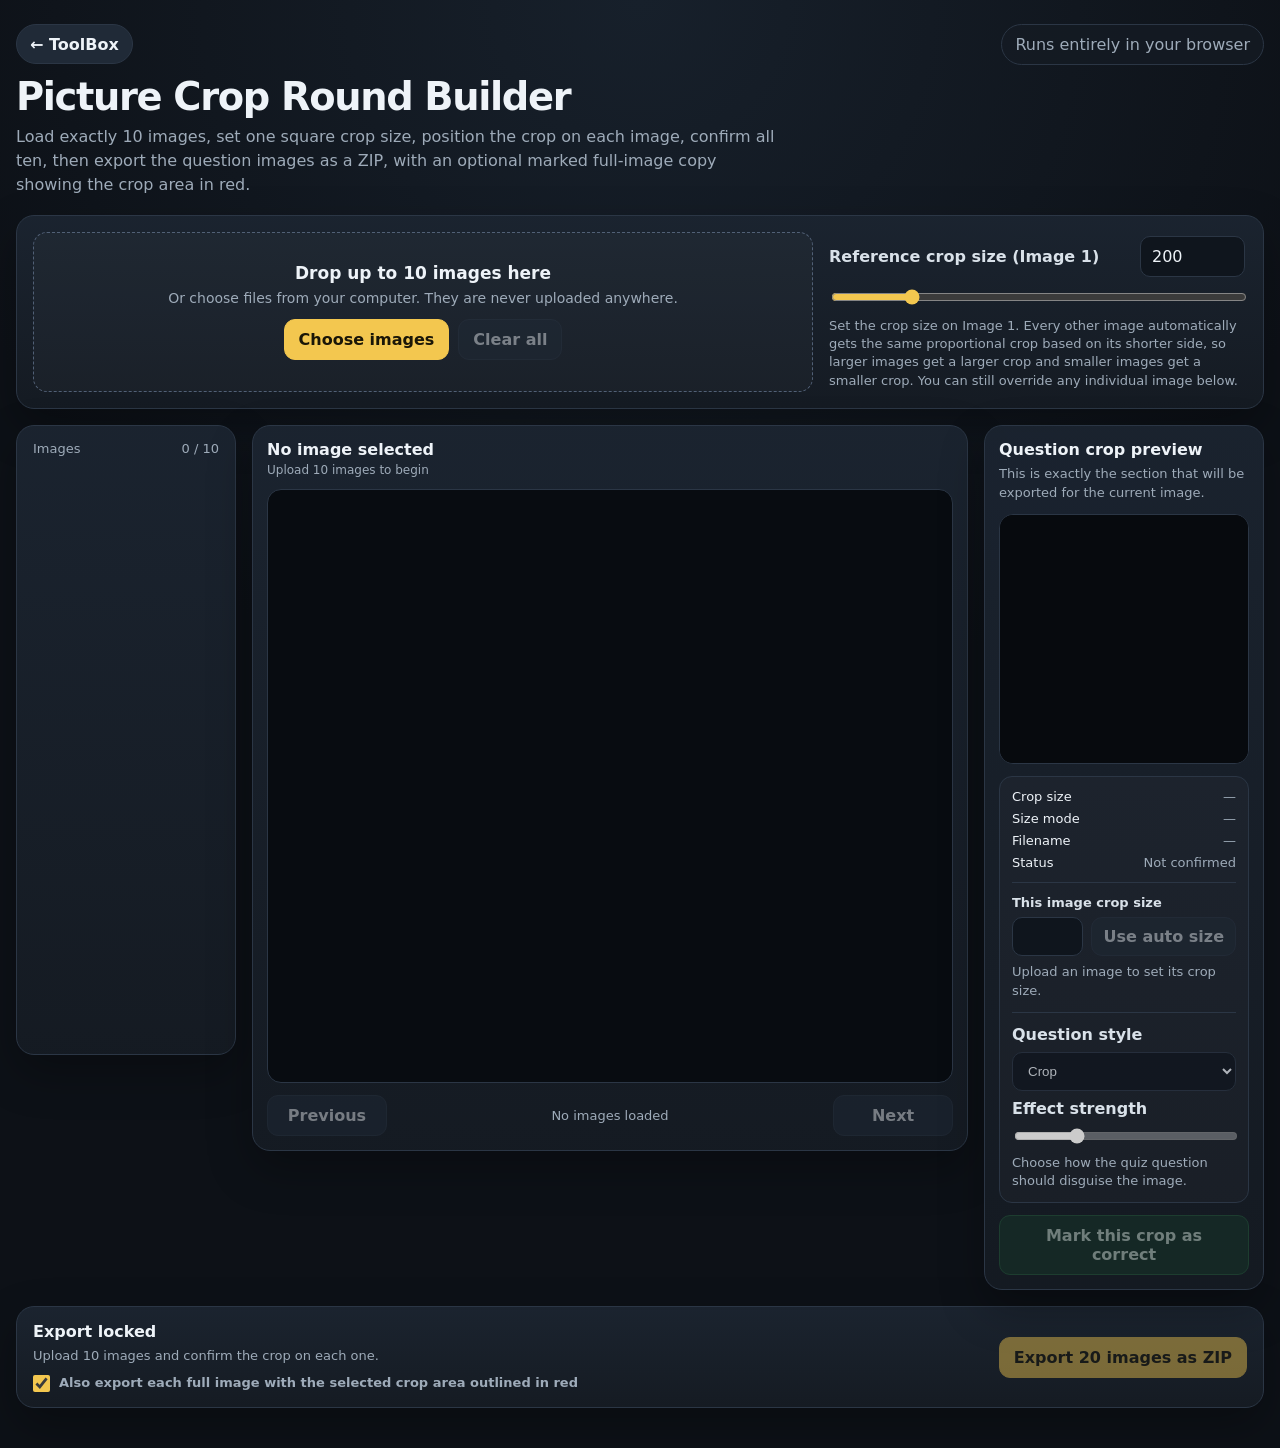
==== commit da96085b: "Add optional marked-original export to Picture Crop" ====
--- a/picture-crop.html
+++ b/picture-crop.html
@@ -348,6 +348,25 @@
     }
     .export-panel strong { display: block; margin-bottom: 4px; }
     .export-panel span { color: var(--muted); font-size: 13px; }
+    .export-copy { min-width: 0; }
+    .export-option {
+      display: flex;
+      align-items: flex-start;
+      gap: 9px;
+      margin-top: 10px;
+      color: var(--text);
+      font-size: 13px;
+      line-height: 1.4;
+      font-weight: 700;
+      cursor: pointer;
+    }
+    .export-option input {
+      width: 17px;
+      height: 17px;
+      margin: 1px 0 0;
+      flex: 0 0 auto;
+      accent-color: var(--accent);
+    }
     .export-btn { min-width: 190px; }
 
     .toast {
@@ -401,7 +420,7 @@
       <div>
         <a class="back-link" href="index.html">← ToolBox</a>
         <h1>Picture Crop Round Builder</h1>
-        <p class="sub">Load exactly 10 images, set one square crop size, position the crop on each image, confirm all ten, then export the originals and cropped question images together as a ZIP.</p>
+        <p class="sub">Load exactly 10 images, set one square crop size, position the crop on each image, confirm all ten, then export the question images as a ZIP, with an optional marked full-image copy showing the crop area in red.</p>
       </div>
       <div class="badge">Runs entirely in your browser</div>
     </div>
@@ -496,9 +515,13 @@
     </div>
 
     <section class="panel export-panel">
-      <div>
+      <div class="export-copy">
         <strong id="exportTitle">Export locked</strong>
         <span id="exportStatus">Upload 10 images and confirm the crop on each one.</span>
+        <label class="export-option">
+          <input id="includeMarkedOriginal" type="checkbox" checked>
+          <span>Also export each full image with the selected crop area outlined in red</span>
+        </label>
       </div>
       <button id="exportBtn" class="btn primary export-btn" type="button" disabled>Export 20 images as ZIP</button>
     </section>
@@ -546,6 +569,7 @@
     exportBtn: document.getElementById('exportBtn'),
     exportTitle: document.getElementById('exportTitle'),
     exportStatus: document.getElementById('exportStatus'),
+    includeMarkedOriginal: document.getElementById('includeMarkedOriginal'),
     toast: document.getElementById('toast')
   };
 
@@ -582,6 +606,10 @@
     if (item.questionMode === 'blur') return `${stem}_blur.png`;
     if (item.questionMode === 'distort') return `${stem}_distort.png`;
     return `${stem}_crop.png`;
+  }
+
+  function markedOriginalFilename(filename) {
+    return `${baseName(filename)}_marked.png`;
   }
 
   function minDimension(item) {
@@ -991,7 +1019,10 @@
   function renderExport() {
     const confirmed = items.filter(i => i.confirmed).length;
     const ready = items.length === MAX_IMAGES && confirmed === MAX_IMAGES;
+    const includeMarked = els.includeMarkedOriginal.checked;
+    const outputCount = includeMarked ? MAX_IMAGES * 2 : MAX_IMAGES;
     els.exportBtn.disabled = !ready;
+    els.exportBtn.textContent = `Export ${outputCount} image${outputCount === 1 ? '' : 's'} as ZIP`;
 
     if (!items.length) {
       els.exportTitle.textContent = 'Export locked';
@@ -1004,7 +1035,9 @@
       els.exportStatus.textContent = `Confirm ${MAX_IMAGES - confirmed} more crop${MAX_IMAGES - confirmed === 1 ? '' : 's'} to unlock export.`;
     } else {
       els.exportTitle.textContent = 'Ready to export';
-      els.exportStatus.textContent = 'The ZIP will contain 10 PNG originals plus 10 PNG question images.';
+      els.exportStatus.textContent = includeMarked
+        ? 'The ZIP will contain 10 PNG question images plus 10 full PNG images with the selected crop area outlined in red.'
+        : 'The ZIP will contain the 10 PNG question images only.';
     }
   }
 
@@ -1142,6 +1175,7 @@
   els.cropRange.addEventListener('input', () => setCropSize(Number(els.cropRange.value)));
   els.currentCropSize.addEventListener('change', () => setCurrentImageCropSize(Number(els.currentCropSize.value)));
   els.resetCropSizeBtn.addEventListener('click', resetCurrentImageCropSize);
+  els.includeMarkedOriginal.addEventListener('change', renderExport);
   els.questionMode.addEventListener('change', () => {
     const item = currentItem();
     if (!item) return;
@@ -1165,13 +1199,31 @@
     return new Promise((resolve, reject) => canvas.toBlob(blob => blob ? resolve(blob) : reject(new Error('Canvas export failed')), type, quality));
   }
 
-  async function makeOriginalPngBlob(item) {
+  async function makeMarkedOriginalBlob(item) {
     const c = document.createElement('canvas');
     c.width = item.width;
     c.height = item.height;
     const ctx = c.getContext('2d');
     ctx.imageSmoothingEnabled = false;
     ctx.drawImage(item.img, 0, 0, item.width, item.height);
+
+    const index = items.indexOf(item);
+    const size = effectiveCropSize(item, index);
+    const minDim = Math.min(item.width, item.height);
+    const lineWidth = Math.max(4, Math.round(minDim * 0.006));
+    const inset = lineWidth / 2;
+    const x = Math.max(inset, Math.min(item.crop.x + inset, item.width - inset));
+    const y = Math.max(inset, Math.min(item.crop.y + inset, item.height - inset));
+    const w = Math.max(0, Math.min(size - lineWidth, item.width - x - inset));
+    const h = Math.max(0, Math.min(size - lineWidth, item.height - y - inset));
+
+    ctx.save();
+    ctx.strokeStyle = '#ff0000';
+    ctx.lineWidth = lineWidth;
+    ctx.lineJoin = 'round';
+    ctx.strokeRect(x, y, w, h);
+    ctx.restore();
+
     return canvasToBlob(c, 'image/png');
   }
 
@@ -1316,15 +1368,17 @@
       const entries = [];
       const used = new Set();
       for (const item of items) {
-        const originalBlob = await makeOriginalPngBlob(item);
-        const originalBytes = new Uint8Array(await originalBlob.arrayBuffer());
-        const originalName = uniqueName(`${baseName(item.file.name)}.png`, used);
-        entries.push({ name: originalName, bytes: originalBytes });
-
         const questionBlob = await makeQuestionBlob(item);
         const questionBytes = new Uint8Array(await questionBlob.arrayBuffer());
         const questionName = uniqueName(questionFilename(item.file.name, item), used);
         entries.push({ name: questionName, bytes: questionBytes });
+
+        if (els.includeMarkedOriginal.checked) {
+          const markedBlob = await makeMarkedOriginalBlob(item);
+          const markedBytes = new Uint8Array(await markedBlob.arrayBuffer());
+          const markedName = uniqueName(markedOriginalFilename(item.file.name), used);
+          entries.push({ name: markedName, bytes: markedBytes });
+        }
       }
 
       const zipBlob = await createZip(entries);
@@ -1336,12 +1390,15 @@
       a.click();
       a.remove();
       setTimeout(() => URL.revokeObjectURL(url), 15000);
-      showToast('ZIP exported with 10 PNG originals and 10 PNG question images.');
+      showToast(
+        els.includeMarkedOriginal.checked
+          ? 'ZIP exported with 10 PNG question images and 10 marked full images.'
+          : 'ZIP exported with 10 PNG question images.'
+      );
     } catch (err) {
       console.error(err);
       alert('The ZIP could not be created. Please try again.');
     } finally {
-      els.exportBtn.textContent = 'Export 20 images as ZIP';
       renderExport();
     }
   });
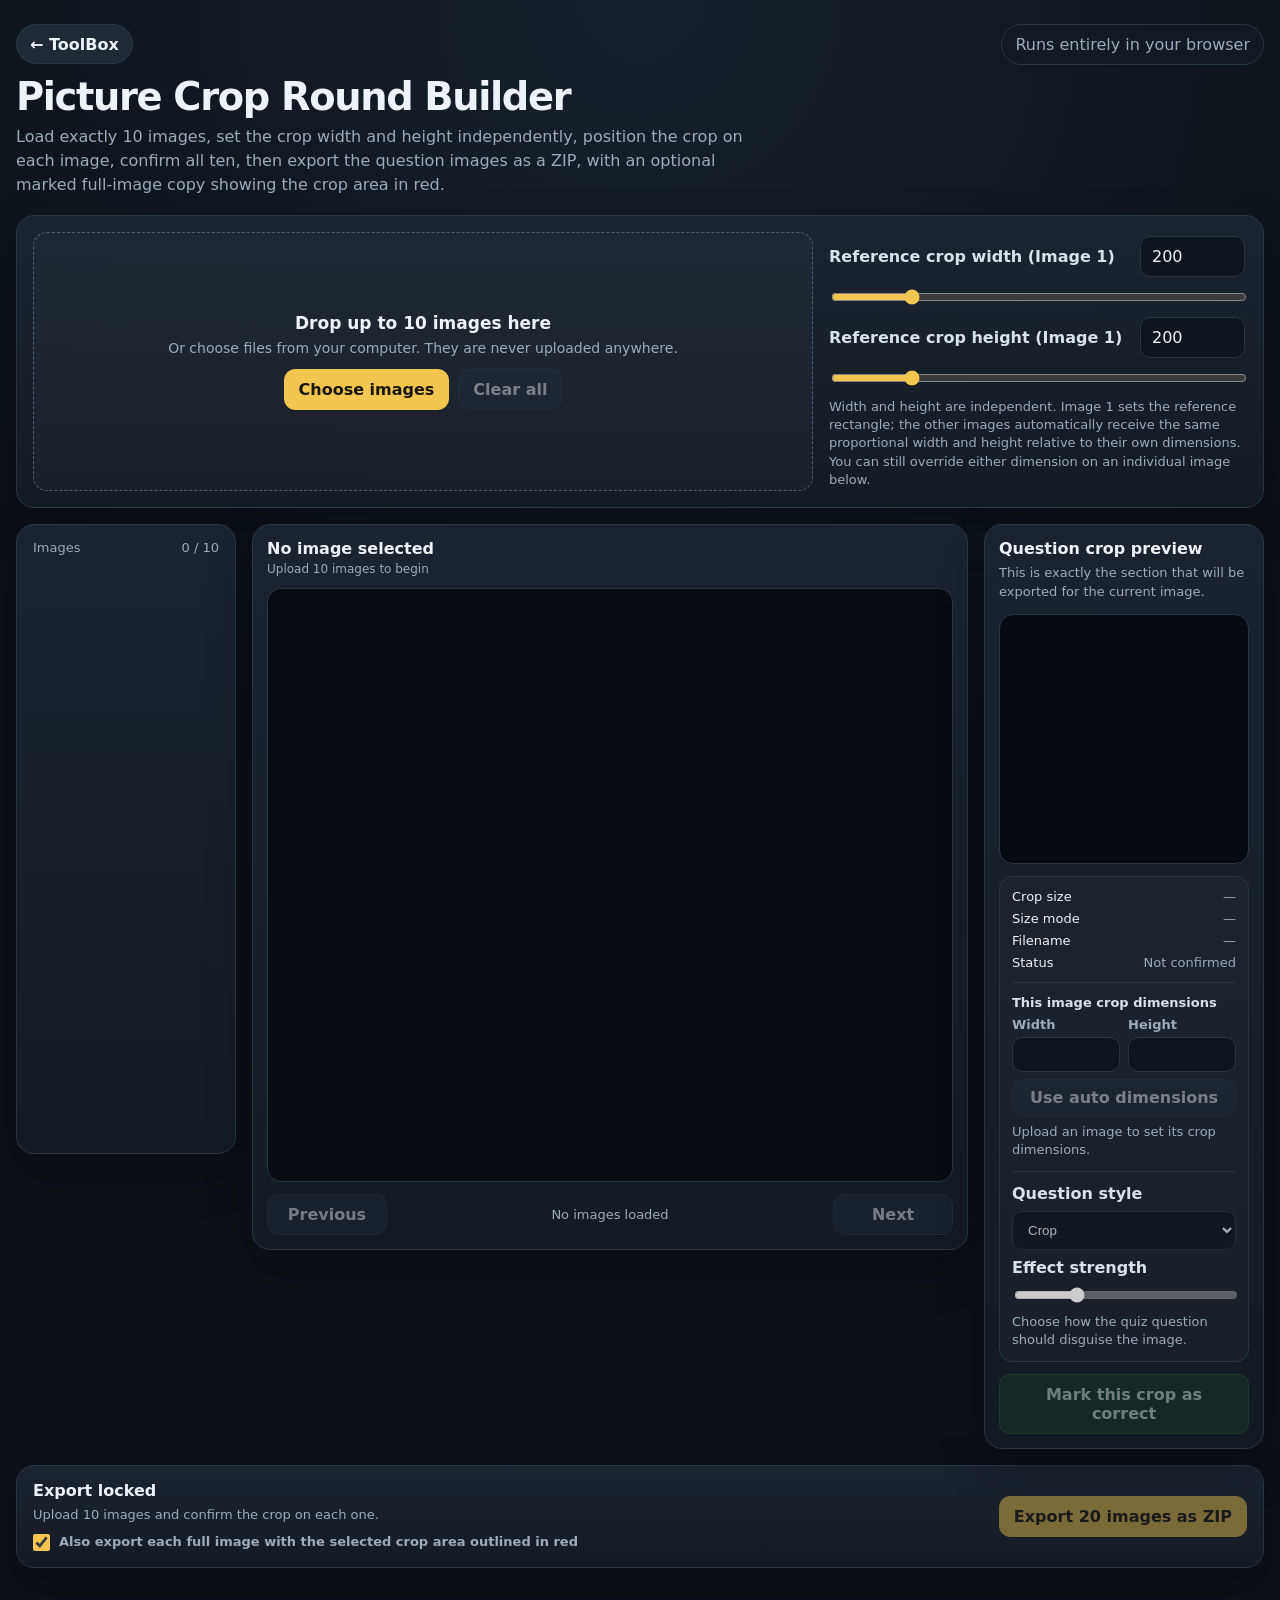
==== commit 67ceaffb: "Allow independent rectangular crop width and height" ====
--- a/picture-crop.html
+++ b/picture-crop.html
@@ -272,7 +272,7 @@
     .preview-panel p { color: var(--muted); font-size: 13px; line-height: 1.45; margin: 0 0 12px; }
 
     .preview-box {
-      aspect-ratio: 1;
+      aspect-ratio: var(--preview-aspect, 1);
       border: 1px solid var(--border);
       border-radius: 14px;
       background: #070a0e;
@@ -300,12 +300,20 @@
       border-top: 1px solid var(--border);
     }
     .image-crop-size label { font-size: 13px; }
-    .image-crop-size-row {
+    .image-crop-dim-grid {
       display: grid;
-      grid-template-columns: minmax(0,1fr) auto;
+      grid-template-columns: repeat(2, minmax(0,1fr));
       gap: 8px;
     }
-    .image-crop-size-row input {
+    .crop-dim-field {
+      display: grid;
+      gap: 5px;
+      min-width: 0;
+      color: var(--muted);
+      font-size: 12px;
+      font-weight: 700;
+    }
+    .crop-dim-field input {
       width: 100%;
       min-width: 0;
       border: 1px solid var(--border);
@@ -315,7 +323,7 @@
       padding: 9px 10px;
       outline: none;
     }
-    .image-crop-size-row .btn { padding: 8px 11px; white-space: nowrap; }
+    .crop-reset-btn { width: 100%; padding: 8px 11px; white-space: nowrap; }
     .image-effect-controls {
       display: grid;
       gap: 8px;
@@ -420,7 +428,7 @@
       <div>
         <a class="back-link" href="index.html">← ToolBox</a>
         <h1>Picture Crop Round Builder</h1>
-        <p class="sub">Load exactly 10 images, set one square crop size, position the crop on each image, confirm all ten, then export the question images as a ZIP, with an optional marked full-image copy showing the crop area in red.</p>
+        <p class="sub">Load exactly 10 images, set the crop width and height independently, position the crop on each image, confirm all ten, then export the question images as a ZIP, with an optional marked full-image copy showing the crop area in red.</p>
       </div>
       <div class="badge">Runs entirely in your browser</div>
     </div>
@@ -440,11 +448,18 @@
 
       <div class="settings">
         <div class="setting-row">
-          <label for="cropSize">Reference crop size (Image 1)</label>
-          <input id="cropSize" type="number" min="20" step="1" value="200" />
+          <label for="cropWidth">Reference crop width (Image 1)</label>
+          <input id="cropWidth" type="number" min="20" step="1" value="200" />
         </div>
-        <input id="cropRange" type="range" min="20" max="1000" value="200" step="1" />
-        <div class="hint">Set the crop size on Image 1. Every other image automatically gets the same proportional crop based on its shorter side, so larger images get a larger crop and smaller images get a smaller crop. You can still override any individual image below.</div>
+        <input id="cropWidthRange" type="range" min="20" max="1000" value="200" step="1" />
+
+        <div class="setting-row">
+          <label for="cropHeight">Reference crop height (Image 1)</label>
+          <input id="cropHeight" type="number" min="20" step="1" value="200" />
+        </div>
+        <input id="cropHeightRange" type="range" min="20" max="1000" value="200" step="1" />
+
+        <div class="hint">Width and height are independent. Image 1 sets the reference rectangle; the other images automatically receive the same proportional width and height relative to their own dimensions. You can still override either dimension on an individual image below.</div>
       </div>
     </section>
 
@@ -468,7 +483,7 @@
 
         <div id="canvasWrap" class="canvas-wrap">
           <canvas id="editorCanvas"></canvas>
-          <div id="emptyState" class="empty-state">Upload your images above.<br>Then drag the yellow square over the section you want to use as the quiz question.</div>
+          <div id="emptyState" class="empty-state">Upload your images above.<br>Then drag the yellow crop rectangle over the section you want to use as the quiz question.</div>
         </div>
 
         <div class="nav-row">
@@ -488,12 +503,19 @@
           <div class="line"><span>Filename</span><span id="previewFilename">—</span></div>
           <div class="line"><span>Status</span><span id="previewStatus">Not confirmed</span></div>
           <div class="image-crop-size">
-            <label for="currentCropSize">This image crop size</label>
-            <div class="image-crop-size-row">
-              <input id="currentCropSize" type="number" min="20" step="1" disabled>
-              <button id="resetCropSizeBtn" class="btn" type="button" disabled>Use auto size</button>
+            <label>This image crop dimensions</label>
+            <div class="image-crop-dim-grid">
+              <label class="crop-dim-field" for="currentCropWidth">
+                <span>Width</span>
+                <input id="currentCropWidth" type="number" min="20" step="1" disabled>
+              </label>
+              <label class="crop-dim-field" for="currentCropHeight">
+                <span>Height</span>
+                <input id="currentCropHeight" type="number" min="20" step="1" disabled>
+              </label>
             </div>
-            <div id="currentCropHint" class="hint">Image 1 sets the reference size.</div>
+            <button id="resetCropSizeBtn" class="btn crop-reset-btn" type="button" disabled>Use auto dimensions</button>
+            <div id="currentCropHint" class="hint">Image 1 sets the reference rectangle.</div>
           </div>
 
           <div class="image-effect-controls">
@@ -507,7 +529,7 @@
             <label for="effectStrength">Effect strength</label>
             <input id="effectStrength" type="range" min="2" max="40" value="12" step="1">
 
-            <div id="effectHint" class="hint">Crop uses the square crop. Blur and Distort export the full image with the effect applied.</div>
+            <div id="effectHint" class="hint">Crop uses the selected rectangular crop. Blur and Distort export the full image with the effect applied.</div>
           </div>
         </div>
         <button id="confirmBtn" class="btn good confirm-btn" type="button" disabled>Mark this crop as correct</button>
@@ -541,8 +563,10 @@
     chooseBtn: document.getElementById('chooseBtn'),
     clearBtn: document.getElementById('clearBtn'),
     fileInput: document.getElementById('fileInput'),
-    cropSize: document.getElementById('cropSize'),
-    cropRange: document.getElementById('cropRange'),
+    cropWidth: document.getElementById('cropWidth'),
+    cropWidthRange: document.getElementById('cropWidthRange'),
+    cropHeight: document.getElementById('cropHeight'),
+    cropHeightRange: document.getElementById('cropHeightRange'),
     thumbList: document.getElementById('thumbList'),
     countLabel: document.getElementById('countLabel'),
     currentName: document.getElementById('currentName'),
@@ -559,7 +583,8 @@
     previewScaleMode: document.getElementById('previewScaleMode'),
     previewFilename: document.getElementById('previewFilename'),
     previewStatus: document.getElementById('previewStatus'),
-    currentCropSize: document.getElementById('currentCropSize'),
+    currentCropWidth: document.getElementById('currentCropWidth'),
+    currentCropHeight: document.getElementById('currentCropHeight'),
     resetCropSizeBtn: document.getElementById('resetCropSizeBtn'),
     currentCropHint: document.getElementById('currentCropHint'),
     questionMode: document.getElementById('questionMode'),
@@ -578,7 +603,8 @@
 
   let items = [];
   let currentIndex = -1;
-  let cropSize = 200;
+  let cropWidth = 200;
+  let cropHeight = 200;
   let display = { scale: 1, dx: 0, dy: 0, width: 0, height: 0 };
   let dragging = false;
   let dragOffset = { x: 0, y: 0 };
@@ -616,28 +642,38 @@
     return Math.min(item.width, item.height);
   }
 
-  function referenceMinDimension() {
-    return items.length ? minDimension(items[0]) : null;
-  }
-
-  function effectiveCropSize(item, index = items.indexOf(item)) {
-    if (!item) return cropSize;
-    const minDim = minDimension(item);
-    if (index > 0 && Number.isFinite(item.cropSizeOverride)) {
-      return Math.max(1, Math.min(minDim, Math.round(item.cropSizeOverride)));
-    }
-
-    const refMin = referenceMinDimension() || minDim;
-    const scaled = Math.round((cropSize / refMin) * minDim);
-    const minimum = Math.min(MIN_CROP, minDim);
-    return Math.max(minimum, Math.min(minDim, scaled));
-  }
-
-  function centreCropForSize(item, oldSize, newSize) {
-    const cx = item.crop.x + oldSize / 2;
-    const cy = item.crop.y + oldSize / 2;
-    item.crop.x = Math.round(cx - newSize / 2);
-    item.crop.y = Math.round(cy - newSize / 2);
+  function effectiveCropDimensions(item, index = items.indexOf(item)) {
+    if (!item) return { width: cropWidth, height: cropHeight };
+
+    const ref = items[0] || item;
+    const autoWidth = index === 0
+      ? cropWidth
+      : Math.round((cropWidth / Math.max(1, ref.width)) * item.width);
+    const autoHeight = index === 0
+      ? cropHeight
+      : Math.round((cropHeight / Math.max(1, ref.height)) * item.height);
+
+    const requestedWidth = index > 0 && Number.isFinite(item.cropWidthOverride)
+      ? item.cropWidthOverride
+      : autoWidth;
+    const requestedHeight = index > 0 && Number.isFinite(item.cropHeightOverride)
+      ? item.cropHeightOverride
+      : autoHeight;
+
+    const minW = Math.min(MIN_CROP, item.width);
+    const minH = Math.min(MIN_CROP, item.height);
+
+    return {
+      width: Math.max(minW, Math.min(item.width, Math.round(requestedWidth))),
+      height: Math.max(minH, Math.min(item.height, Math.round(requestedHeight)))
+    };
+  }
+
+  function centreCropForDimensions(item, oldDims, newDims) {
+    const cx = item.crop.x + oldDims.width / 2;
+    const cy = item.crop.y + oldDims.height / 2;
+    item.crop.x = Math.round(cx - newDims.width / 2);
+    item.crop.y = Math.round(cy - newDims.height / 2);
   }
 
   async function decodeImage(file) {
@@ -672,15 +708,16 @@
           width: img.naturalWidth,
           height: img.naturalHeight,
           crop: { x: 0, y: 0 },
-          cropSizeOverride: null,
+          cropWidthOverride: null,
+          cropHeightOverride: null,
           questionMode: 'crop',
           effectStrength: 12,
           confirmed: false
         };
         items.push(item);
-        const size = effectiveCropSize(item, items.length - 1);
-        item.crop.x = Math.max(0, Math.round((item.width - size) / 2));
-        item.crop.y = Math.max(0, Math.round((item.height - size) / 2));
+        const dims = effectiveCropDimensions(item, items.length - 1);
+        item.crop.x = Math.max(0, Math.round((item.width - dims.width) / 2));
+        item.crop.y = Math.max(0, Math.round((item.height - dims.height) / 2));
       } catch (err) {
         console.error(err);
         showToast(`Could not read ${file.name}`);
@@ -694,93 +731,152 @@
 
   function enforceCropLimit(quiet = false) {
     if (!items.length) return;
-    const maxAllowed = minDimension(items[0]);
-    els.cropSize.max = String(maxAllowed);
-    els.cropRange.max = String(maxAllowed);
-    if (cropSize > maxAllowed) {
-      cropSize = maxAllowed;
-      els.cropSize.value = String(cropSize);
-      els.cropRange.value = String(cropSize);
+    const ref = items[0];
+
+    els.cropWidth.max = String(ref.width);
+    els.cropWidthRange.max = String(ref.width);
+    els.cropHeight.max = String(ref.height);
+    els.cropHeightRange.max = String(ref.height);
+
+    let changed = false;
+    if (cropWidth > ref.width) {
+      cropWidth = ref.width;
+      changed = true;
+    }
+    if (cropHeight > ref.height) {
+      cropHeight = ref.height;
+      changed = true;
+    }
+
+    els.cropWidth.value = String(cropWidth);
+    els.cropWidthRange.value = String(cropWidth);
+    els.cropHeight.value = String(cropHeight);
+    els.cropHeightRange.value = String(cropHeight);
+
+    if (changed) {
       items.forEach((item, index) => {
-        if (index === 0 || !Number.isFinite(item.cropSizeOverride)) item.confirmed = false;
+        if (
+          index === 0 ||
+          (!Number.isFinite(item.cropWidthOverride) && !Number.isFinite(item.cropHeightOverride))
+        ) item.confirmed = false;
       });
-      if (!quiet) showToast(`Reference crop size reduced to ${maxAllowed}px to fit Image 1.`);
-    }
+      if (!quiet) showToast('Reference crop dimensions were reduced to fit Image 1.');
+    }
+
     clampAllCrops();
   }
 
   function clampAllCrops() {
     items.forEach((item, index) => {
-      const size = effectiveCropSize(item, index);
-      item.crop.x = Math.max(0, Math.min(item.crop.x, item.width - size));
-      item.crop.y = Math.max(0, Math.min(item.crop.y, item.height - size));
+      const dims = effectiveCropDimensions(item, index);
+      item.crop.x = Math.max(0, Math.min(item.crop.x, item.width - dims.width));
+      item.crop.y = Math.max(0, Math.min(item.crop.y, item.height - dims.height));
     });
   }
 
-  function setCropSize(value) {
+  function setReferenceCropDimension(axis, value) {
     if (!Number.isFinite(value)) return;
-    const maxAllowed = items.length ? minDimension(items[0]) : 10000;
+    const ref = items[0] || null;
+    const maxAllowed = ref ? (axis === 'width' ? ref.width : ref.height) : 10000;
     const next = Math.max(MIN_CROP, Math.min(Math.round(value), maxAllowed));
-    if (next === cropSize) {
-      els.cropSize.value = String(next);
-      els.cropRange.value = String(next);
+    const oldValue = axis === 'width' ? cropWidth : cropHeight;
+
+    if (next === oldValue) {
+      if (axis === 'width') {
+        els.cropWidth.value = String(next);
+        els.cropWidthRange.value = String(next);
+      } else {
+        els.cropHeight.value = String(next);
+        els.cropHeightRange.value = String(next);
+      }
       return;
     }
 
-    const oldSizes = items.map((item, index) => effectiveCropSize(item, index));
-    cropSize = next;
+    const oldDims = items.map((item, index) => effectiveCropDimensions(item, index));
+    if (axis === 'width') cropWidth = next;
+    else cropHeight = next;
 
     items.forEach((item, index) => {
-      const newSize = effectiveCropSize(item, index);
-      if (newSize !== oldSizes[index]) {
-        centreCropForSize(item, oldSizes[index], newSize);
+      const newDims = effectiveCropDimensions(item, index);
+      if (
+        newDims.width !== oldDims[index].width ||
+        newDims.height !== oldDims[index].height
+      ) {
+        centreCropForDimensions(item, oldDims[index], newDims);
         item.confirmed = false;
       }
     });
 
-    els.cropSize.value = String(next);
-    els.cropRange.value = String(next);
+    if (axis === 'width') {
+      els.cropWidth.value = String(next);
+      els.cropWidthRange.value = String(next);
+    } else {
+      els.cropHeight.value = String(next);
+      els.cropHeightRange.value = String(next);
+    }
+
     clampAllCrops();
     renderAll();
-    if (items.length) showToast('Reference size changed — auto-scaled crops were updated proportionally.');
-  }
-
-  function setCurrentImageCropSize(value) {
+    if (items.length) {
+      showToast(`Reference crop ${axis} changed — automatic crops were updated proportionally.`);
+    }
+  }
+
+  function setCurrentImageCropDimension(axis, value) {
     const item = currentItem();
     if (!item || !Number.isFinite(value)) return;
 
     if (currentIndex === 0) {
-      setCropSize(value);
+      setReferenceCropDimension(axis, value);
       return;
     }
 
-    const oldSize = effectiveCropSize(item, currentIndex);
-    const minDim = minDimension(item);
-    const next = Math.max(Math.min(MIN_CROP, minDim), Math.min(Math.round(value), minDim));
-    item.cropSizeOverride = next;
-    const newSize = effectiveCropSize(item, currentIndex);
-    if (newSize !== oldSize) {
-      centreCropForSize(item, oldSize, newSize);
+    const oldDims = effectiveCropDimensions(item, currentIndex);
+    const maxAllowed = axis === 'width' ? item.width : item.height;
+    const minimum = Math.min(MIN_CROP, maxAllowed);
+    const next = Math.max(minimum, Math.min(Math.round(value), maxAllowed));
+
+    if (axis === 'width') item.cropWidthOverride = next;
+    else item.cropHeightOverride = next;
+
+    const newDims = effectiveCropDimensions(item, currentIndex);
+    if (
+      newDims.width !== oldDims.width ||
+      newDims.height !== oldDims.height
+    ) {
+      centreCropForDimensions(item, oldDims, newDims);
       item.confirmed = false;
     }
+
     clampAllCrops();
     renderAll();
-    showToast(`Image ${currentIndex + 1} now uses a custom ${newSize}px crop.`);
+    showToast(`Image ${currentIndex + 1} now uses a custom crop ${axis} of ${next}px.`);
   }
 
   function resetCurrentImageCropSize() {
     const item = currentItem();
-    if (!item || currentIndex <= 0 || !Number.isFinite(item.cropSizeOverride)) return;
-    const oldSize = effectiveCropSize(item, currentIndex);
-    item.cropSizeOverride = null;
-    const newSize = effectiveCropSize(item, currentIndex);
-    if (newSize !== oldSize) {
-      centreCropForSize(item, oldSize, newSize);
+    if (
+      !item ||
+      currentIndex <= 0 ||
+      (!Number.isFinite(item.cropWidthOverride) && !Number.isFinite(item.cropHeightOverride))
+    ) return;
+
+    const oldDims = effectiveCropDimensions(item, currentIndex);
+    item.cropWidthOverride = null;
+    item.cropHeightOverride = null;
+    const newDims = effectiveCropDimensions(item, currentIndex);
+
+    if (
+      newDims.width !== oldDims.width ||
+      newDims.height !== oldDims.height
+    ) {
+      centreCropForDimensions(item, oldDims, newDims);
       item.confirmed = false;
     }
+
     clampAllCrops();
     renderAll();
-    showToast(`Image ${currentIndex + 1} is using the automatic proportional size again.`);
+    showToast(`Image ${currentIndex + 1} is using the automatic proportional dimensions again.`);
   }
 
   function clearAll() {
@@ -826,17 +922,18 @@
 
     ectx.drawImage(item.img, dx, dy, dw, dh);
 
-    const size = effectiveCropSize(item, currentIndex);
+    const dims = effectiveCropDimensions(item, currentIndex);
     const rx = dx + item.crop.x * scale;
     const ry = dy + item.crop.y * scale;
-    const rs = size * scale;
-
-    // Darken everything outside the crop square.
+    const rw = dims.width * scale;
+    const rh = dims.height * scale;
+
+    // Darken everything outside the crop rectangle.
     ectx.save();
     ectx.fillStyle = 'rgba(0, 0, 0, .58)';
     ectx.beginPath();
     ectx.rect(dx, dy, dw, dh);
-    ectx.rect(rx, ry, rs, rs);
+    ectx.rect(rx, ry, rw, rh);
     ectx.fill('evenodd');
     ectx.restore();
 
@@ -844,17 +941,17 @@
     ectx.save();
     ectx.strokeStyle = '#f3c74f';
     ectx.lineWidth = 3;
-    ectx.strokeRect(rx + 1.5, ry + 1.5, Math.max(0, rs - 3), Math.max(0, rs - 3));
+    ectx.strokeRect(rx + 1.5, ry + 1.5, Math.max(0, rw - 3), Math.max(0, rh - 3));
     ectx.strokeStyle = 'rgba(255,255,255,.55)';
     ectx.lineWidth = 1;
-    ectx.strokeRect(rx + 5.5, ry + 5.5, Math.max(0, rs - 11), Math.max(0, rs - 11));
+    ectx.strokeRect(rx + 5.5, ry + 5.5, Math.max(0, rw - 11), Math.max(0, rh - 11));
     ectx.restore();
 
-    // Handle marker in the centre so tiny crops remain draggable.
+    // Handle marker in the centre so small crops remain draggable.
     ectx.save();
     ectx.fillStyle = 'rgba(243,199,79,.95)';
     ectx.beginPath();
-    ectx.arc(rx + rs / 2, ry + rs / 2, 4, 0, Math.PI * 2);
+    ectx.arc(rx + rw / 2, ry + rh / 2, 4, 0, Math.PI * 2);
     ectx.fill();
     ectx.restore();
   }
@@ -864,12 +961,20 @@
     const index = items.indexOf(item);
 
     if (preview) {
-      canvas.width = 500;
-      canvas.height = 500;
+      if (item.questionMode === 'crop') {
+        const dims = effectiveCropDimensions(item, index);
+        const scale = 500 / Math.max(dims.width, dims.height);
+        canvas.width = Math.max(1, Math.round(dims.width * scale));
+        canvas.height = Math.max(1, Math.round(dims.height * scale));
+      } else {
+        const scale = 500 / Math.max(item.width, item.height);
+        canvas.width = Math.max(1, Math.round(item.width * scale));
+        canvas.height = Math.max(1, Math.round(item.height * scale));
+      }
     } else if (item.questionMode === 'crop') {
-      const size = effectiveCropSize(item, index);
-      canvas.width = size;
-      canvas.height = size;
+      const dims = effectiveCropDimensions(item, index);
+      canvas.width = dims.width;
+      canvas.height = dims.height;
     } else {
       canvas.width = item.width;
       canvas.height = item.height;
@@ -883,10 +988,20 @@
     ctx.fillRect(0, 0, outW, outH);
 
     if (item.questionMode === 'crop') {
-      const size = effectiveCropSize(item, index);
+      const dims = effectiveCropDimensions(item, index);
       ctx.imageSmoothingEnabled = true;
       ctx.imageSmoothingQuality = 'high';
-      ctx.drawImage(item.img, item.crop.x, item.crop.y, size, size, 0, 0, outW, outH);
+      ctx.drawImage(
+        item.img,
+        item.crop.x,
+        item.crop.y,
+        dims.width,
+        dims.height,
+        0,
+        0,
+        outW,
+        outH
+      );
       return;
     }
 
@@ -915,14 +1030,17 @@
 
   function drawPreview() {
     const item = currentItem();
-    const size = 500;
-    els.previewCanvas.width = size;
-    els.previewCanvas.height = size;
-    pctx.clearRect(0, 0, size, size);
-    pctx.fillStyle = '#070a0e';
-    pctx.fillRect(0, 0, size, size);
-    if (!item) return;
+    pctx.clearRect(0, 0, els.previewCanvas.width, els.previewCanvas.height);
+    if (!item) {
+      els.previewCanvas.width = 500;
+      els.previewCanvas.height = 500;
+      els.previewCanvas.parentElement.style.setProperty('--preview-aspect', '1');
+      return;
+    }
+
     drawQuestionToCanvas(pctx, els.previewCanvas, item, true);
+    const aspect = els.previewCanvas.width / Math.max(1, els.previewCanvas.height);
+    els.previewCanvas.parentElement.style.setProperty('--preview-aspect', String(aspect));
   }
 
   function renderThumbs() {
@@ -964,10 +1082,12 @@
       els.previewScaleMode.textContent = '—';
       els.previewFilename.textContent = '—';
       els.previewStatus.textContent = 'Not confirmed';
-      els.currentCropSize.value = '';
-      els.currentCropSize.disabled = true;
+      els.currentCropWidth.value = '';
+      els.currentCropHeight.value = '';
+      els.currentCropWidth.disabled = true;
+      els.currentCropHeight.disabled = true;
       els.resetCropSizeBtn.disabled = true;
-      els.currentCropHint.textContent = 'Upload an image to set its crop size.';
+      els.currentCropHint.textContent = 'Upload an image to set its crop dimensions.';
       els.questionMode.value = 'crop';
       els.questionMode.disabled = true;
       els.effectStrength.value = '12';
@@ -980,32 +1100,42 @@
       return;
     }
 
-    const size = effectiveCropSize(item, currentIndex);
-    const custom = currentIndex > 0 && Number.isFinite(item.cropSizeOverride);
+    const dims = effectiveCropDimensions(item, currentIndex);
+    const customWidth = currentIndex > 0 && Number.isFinite(item.cropWidthOverride);
+    const customHeight = currentIndex > 0 && Number.isFinite(item.cropHeightOverride);
+    const custom = customWidth || customHeight;
+    const cropMode = item.questionMode === 'crop';
+
     els.currentName.textContent = item.file.name;
     els.currentDims.textContent = `${item.width} × ${item.height} px`;
     els.cropCoords.textContent = `x ${Math.round(item.crop.x)}, y ${Math.round(item.crop.y)}`;
-    els.previewSize.textContent = `${size} × ${size} px`;
+    els.previewSize.textContent = `${dims.width} × ${dims.height} px`;
     els.previewScaleMode.textContent = currentIndex === 0 ? 'Reference' : (custom ? 'Custom' : 'Auto-scaled');
-    els.currentCropSize.value = String(size);
-    els.currentCropSize.max = String(minDimension(item));
-    els.currentCropSize.disabled = false;
-    els.resetCropSizeBtn.disabled = currentIndex === 0 || !custom;
-    const cropMode = item.questionMode === 'crop';
+
+    els.currentCropWidth.value = String(dims.width);
+    els.currentCropHeight.value = String(dims.height);
+    els.currentCropWidth.max = String(item.width);
+    els.currentCropHeight.max = String(item.height);
+    els.currentCropWidth.disabled = !cropMode;
+    els.currentCropHeight.disabled = !cropMode;
+    els.resetCropSizeBtn.disabled = !cropMode || currentIndex === 0 || !custom;
+
     els.currentCropHint.textContent = currentIndex === 0
-      ? 'Image 1 sets the reference size used to scale the other images.'
-      : (custom ? 'Custom size for this image only.' : 'Automatically scaled from Image 1. Change the number to override it.');
-    els.currentCropSize.disabled = !cropMode;
-    els.resetCropSizeBtn.disabled = !cropMode || currentIndex === 0 || !custom;
+      ? 'Image 1 sets the reference width and height used to scale the other images.'
+      : (custom
+        ? 'Custom dimensions for this image. Width and height can be changed independently.'
+        : 'Automatically scaled from Image 1. Change either number to override that dimension.');
+
     els.questionMode.disabled = false;
     els.questionMode.value = item.questionMode || 'crop';
     els.effectStrength.disabled = cropMode;
     els.effectStrength.value = String(item.effectStrength || 12);
     els.effectHint.textContent = cropMode
-      ? 'Crop mode uses the square selection.'
+      ? 'Crop mode uses the selected rectangular area.'
       : (item.questionMode === 'blur'
         ? 'Blur mode exports the full image blurred.'
         : 'Distort mode exports the full image with horizontal distortion.');
+
     els.previewFilename.textContent = questionFilename(item.file.name, item);
     els.previewStatus.textContent = item.confirmed ? 'Confirmed' : 'Not confirmed';
     els.previewStatus.style.color = item.confirmed ? 'var(--good)' : 'var(--muted)';
@@ -1064,18 +1194,23 @@
   }
 
   function isInsideCrop(p, item) {
-    const size = effectiveCropSize(item, currentIndex);
-    return p.x >= item.crop.x && p.x <= item.crop.x + size && p.y >= item.crop.y && p.y <= item.crop.y + size;
+    const dims = effectiveCropDimensions(item, currentIndex);
+    return (
+      p.x >= item.crop.x &&
+      p.x <= item.crop.x + dims.width &&
+      p.y >= item.crop.y &&
+      p.y <= item.crop.y + dims.height
+    );
   }
 
   function moveCropTo(x, y, preserveOffset = false) {
     const item = currentItem();
     if (!item) return;
-    const size = effectiveCropSize(item, currentIndex);
-    let nx = preserveOffset ? x - dragOffset.x : x - size / 2;
-    let ny = preserveOffset ? y - dragOffset.y : y - size / 2;
-    nx = Math.max(0, Math.min(nx, item.width - size));
-    ny = Math.max(0, Math.min(ny, item.height - size));
+    const dims = effectiveCropDimensions(item, currentIndex);
+    let nx = preserveOffset ? x - dragOffset.x : x - dims.width / 2;
+    let ny = preserveOffset ? y - dragOffset.y : y - dims.height / 2;
+    nx = Math.max(0, Math.min(nx, item.width - dims.width));
+    ny = Math.max(0, Math.min(ny, item.height - dims.height));
     nx = Math.round(nx);
     ny = Math.round(ny);
     if (nx === item.crop.x && ny === item.crop.y) return;
@@ -1107,9 +1242,9 @@
       dragOffset.y = p.y - item.crop.y;
       moveCropTo(p.x, p.y, true);
     } else {
-      const size = effectiveCropSize(item, currentIndex);
-      dragOffset.x = size / 2;
-      dragOffset.y = size / 2;
+      const dims = effectiveCropDimensions(item, currentIndex);
+      dragOffset.x = dims.width / 2;
+      dragOffset.y = dims.height / 2;
       moveCropTo(p.x, p.y, true);
     }
   });
@@ -1171,9 +1306,12 @@
   }));
   els.dropzone.addEventListener('drop', e => addFiles(e.dataTransfer.files));
 
-  els.cropSize.addEventListener('change', () => setCropSize(Number(els.cropSize.value)));
-  els.cropRange.addEventListener('input', () => setCropSize(Number(els.cropRange.value)));
-  els.currentCropSize.addEventListener('change', () => setCurrentImageCropSize(Number(els.currentCropSize.value)));
+  els.cropWidth.addEventListener('change', () => setReferenceCropDimension('width', Number(els.cropWidth.value)));
+  els.cropWidthRange.addEventListener('input', () => setReferenceCropDimension('width', Number(els.cropWidthRange.value)));
+  els.cropHeight.addEventListener('change', () => setReferenceCropDimension('height', Number(els.cropHeight.value)));
+  els.cropHeightRange.addEventListener('input', () => setReferenceCropDimension('height', Number(els.cropHeightRange.value)));
+  els.currentCropWidth.addEventListener('change', () => setCurrentImageCropDimension('width', Number(els.currentCropWidth.value)));
+  els.currentCropHeight.addEventListener('change', () => setCurrentImageCropDimension('height', Number(els.currentCropHeight.value)));
   els.resetCropSizeBtn.addEventListener('click', resetCurrentImageCropSize);
   els.includeMarkedOriginal.addEventListener('change', renderExport);
   els.questionMode.addEventListener('change', () => {
@@ -1208,14 +1346,14 @@
     ctx.drawImage(item.img, 0, 0, item.width, item.height);
 
     const index = items.indexOf(item);
-    const size = effectiveCropSize(item, index);
+    const dims = effectiveCropDimensions(item, index);
     const minDim = Math.min(item.width, item.height);
     const lineWidth = Math.max(4, Math.round(minDim * 0.006));
     const inset = lineWidth / 2;
     const x = Math.max(inset, Math.min(item.crop.x + inset, item.width - inset));
     const y = Math.max(inset, Math.min(item.crop.y + inset, item.height - inset));
-    const w = Math.max(0, Math.min(size - lineWidth, item.width - x - inset));
-    const h = Math.max(0, Math.min(size - lineWidth, item.height - y - inset));
+    const w = Math.max(0, Math.min(dims.width - lineWidth, item.width - x - inset));
+    const h = Math.max(0, Math.min(dims.height - lineWidth, item.height - y - inset));
 
     ctx.save();
     ctx.strokeStyle = '#ff0000';
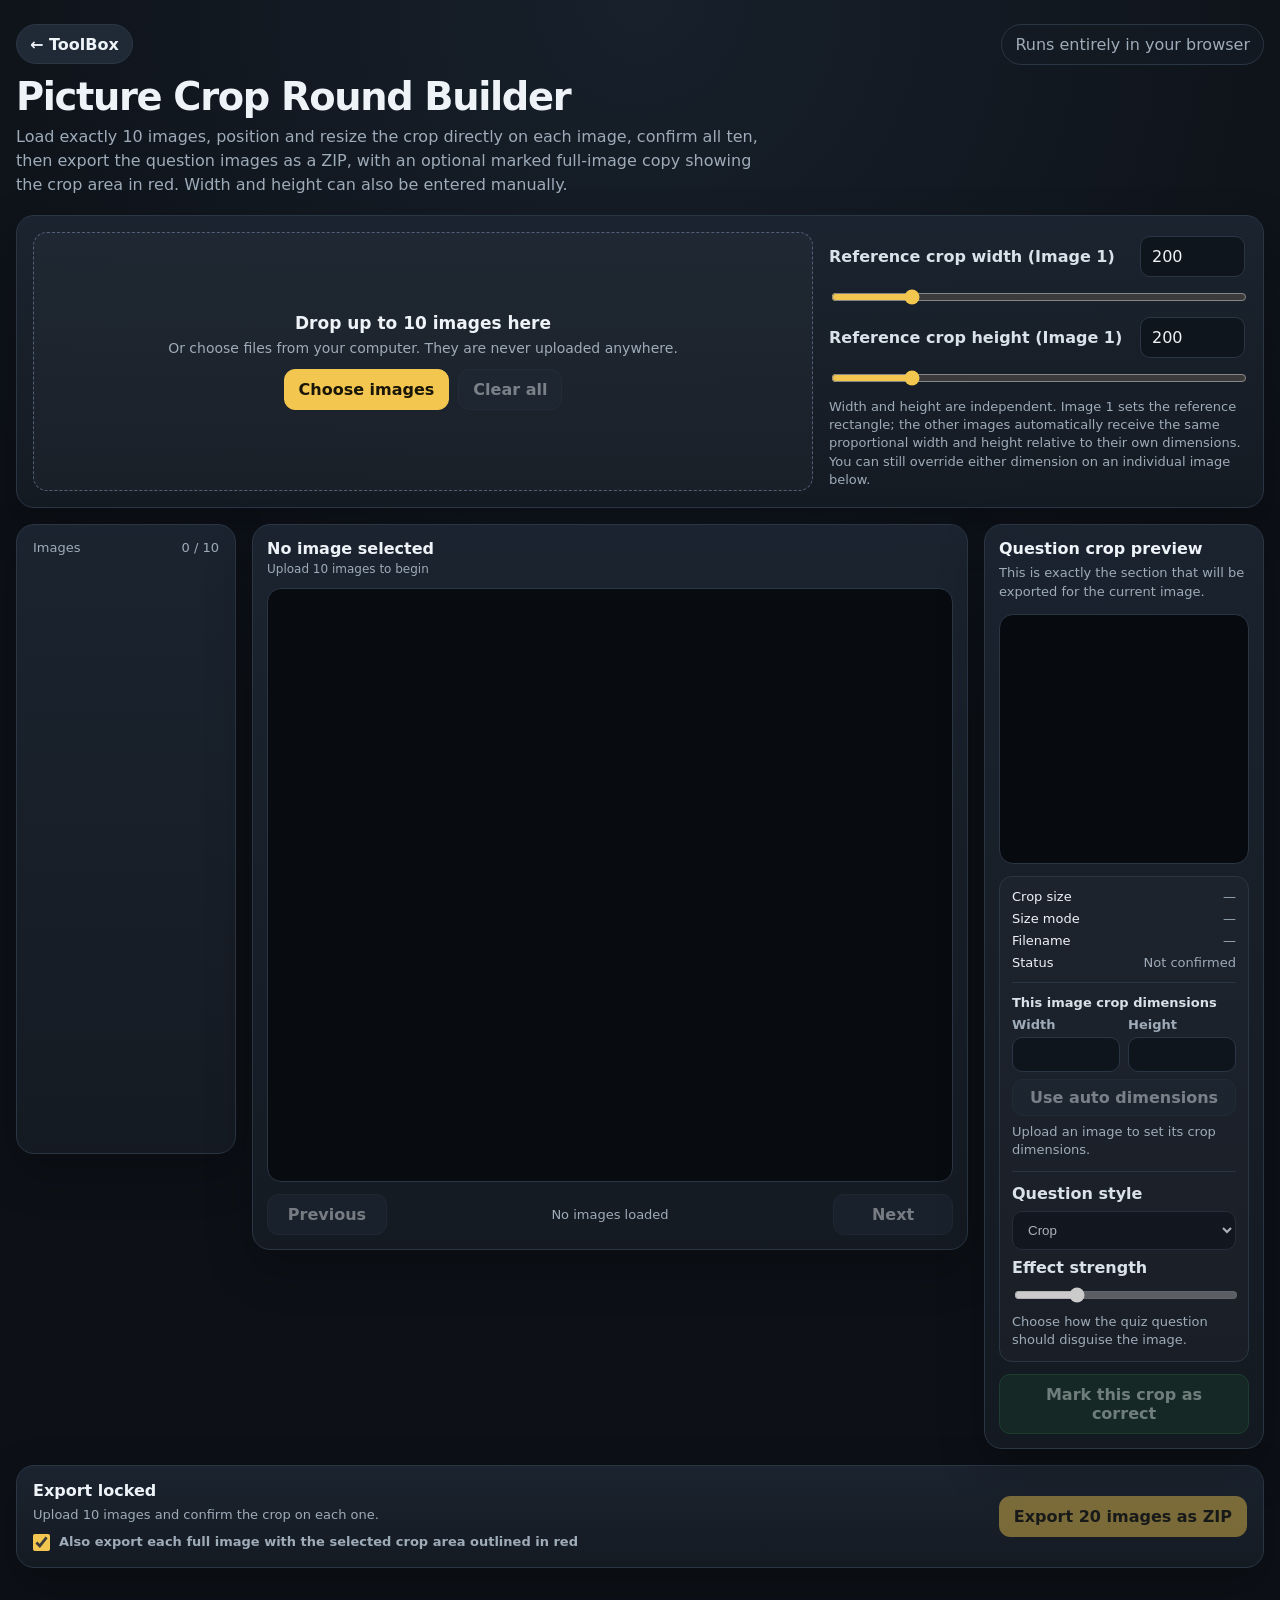
==== commit e747b16f: "Add drag-to-resize crop corner handles" ====
--- a/picture-crop.html
+++ b/picture-crop.html
@@ -428,7 +428,7 @@
       <div>
         <a class="back-link" href="index.html">← ToolBox</a>
         <h1>Picture Crop Round Builder</h1>
-        <p class="sub">Load exactly 10 images, set the crop width and height independently, position the crop on each image, confirm all ten, then export the question images as a ZIP, with an optional marked full-image copy showing the crop area in red.</p>
+        <p class="sub">Load exactly 10 images, position and resize the crop directly on each image, confirm all ten, then export the question images as a ZIP, with an optional marked full-image copy showing the crop area in red. Width and height can also be entered manually.</p>
       </div>
       <div class="badge">Runs entirely in your browser</div>
     </div>
@@ -483,7 +483,7 @@
 
         <div id="canvasWrap" class="canvas-wrap">
           <canvas id="editorCanvas"></canvas>
-          <div id="emptyState" class="empty-state">Upload your images above.<br>Then drag the yellow crop rectangle over the section you want to use as the quiz question.</div>
+          <div id="emptyState" class="empty-state">Upload your images above.<br>Then drag the yellow crop rectangle into position, or drag any corner handle to resize it freely.</div>
         </div>
 
         <div class="nav-row">
@@ -607,6 +607,9 @@
   let cropHeight = 200;
   let display = { scale: 1, dx: 0, dy: 0, width: 0, height: 0 };
   let dragging = false;
+  let dragMode = null;
+  let resizeCorner = null;
+  let resizeState = null;
   let dragOffset = { x: 0, y: 0 };
   let dragNeedsUiRefresh = false;
   let toastTimer = null;
@@ -884,6 +887,9 @@
     items = [];
     currentIndex = -1;
     dragging = false;
+    dragMode = null;
+    resizeCorner = null;
+    resizeState = null;
     els.fileInput.value = '';
     renderAll();
   }
@@ -947,12 +953,28 @@
     ectx.strokeRect(rx + 5.5, ry + 5.5, Math.max(0, rw - 11), Math.max(0, rh - 11));
     ectx.restore();
 
-    // Handle marker in the centre so small crops remain draggable.
+    // Centre marker for moving, plus four fixed-size corner handles for resizing.
     ectx.save();
     ectx.fillStyle = 'rgba(243,199,79,.95)';
     ectx.beginPath();
     ectx.arc(rx + rw / 2, ry + rh / 2, 4, 0, Math.PI * 2);
     ectx.fill();
+
+    const handleRadius = 7;
+    const corners = [
+      [rx, ry],
+      [rx + rw, ry],
+      [rx, ry + rh],
+      [rx + rw, ry + rh]
+    ];
+    ectx.lineWidth = 2;
+    ectx.strokeStyle = '#111821';
+    for (const [hx, hy] of corners) {
+      ectx.beginPath();
+      ectx.arc(hx, hy, handleRadius, 0, Math.PI * 2);
+      ectx.fill();
+      ectx.stroke();
+    }
     ectx.restore();
   }
 
@@ -1203,6 +1225,52 @@
     );
   }
 
+  function cropHandleAt(p, item) {
+    if (!item || !p) return null;
+    const dims = effectiveCropDimensions(item, currentIndex);
+    const hitRadius = Math.max(12 / Math.max(display.scale, 0.001), 6);
+    const handles = {
+      nw: { x: item.crop.x, y: item.crop.y },
+      ne: { x: item.crop.x + dims.width, y: item.crop.y },
+      sw: { x: item.crop.x, y: item.crop.y + dims.height },
+      se: { x: item.crop.x + dims.width, y: item.crop.y + dims.height }
+    };
+
+    for (const [name, point] of Object.entries(handles)) {
+      const dx = p.x - point.x;
+      const dy = p.y - point.y;
+      if ((dx * dx) + (dy * dy) <= hitRadius * hitRadius) return name;
+    }
+    return null;
+  }
+
+  function cursorForCorner(corner) {
+    return corner === 'nw' || corner === 'se' ? 'nwse-resize' : 'nesw-resize';
+  }
+
+  function markCropChanged(item) {
+    if (item.confirmed) dragNeedsUiRefresh = true;
+    item.confirmed = false;
+    els.previewStatus.textContent = 'Not confirmed';
+    els.previewStatus.style.color = 'var(--muted)';
+    els.confirmBtn.textContent = 'Mark this crop as correct';
+  }
+
+  function updateLiveCropUi(item) {
+    const dims = effectiveCropDimensions(item, currentIndex);
+    els.cropCoords.textContent = `x ${Math.round(item.crop.x)}, y ${Math.round(item.crop.y)}`;
+    els.previewSize.textContent = `${dims.width} × ${dims.height} px`;
+    els.currentCropWidth.value = String(dims.width);
+    els.currentCropHeight.value = String(dims.height);
+
+    if (currentIndex === 0) {
+      els.cropWidth.value = String(cropWidth);
+      els.cropWidthRange.value = String(cropWidth);
+      els.cropHeight.value = String(cropHeight);
+      els.cropHeightRange.value = String(cropHeight);
+    }
+  }
+
   function moveCropTo(x, y, preserveOffset = false) {
     const item = currentItem();
     if (!item) return;
@@ -1217,16 +1285,107 @@
 
     item.crop.x = nx;
     item.crop.y = ny;
-    if (item.confirmed) dragNeedsUiRefresh = true;
-    item.confirmed = false;
+    markCropChanged(item);
 
     // Keep pointer movement lightweight so the editor never shifts under the cursor.
     drawEditor();
     drawPreview();
-    els.cropCoords.textContent = `x ${item.crop.x}, y ${item.crop.y}`;
-    els.previewStatus.textContent = 'Not confirmed';
-    els.previewStatus.style.color = 'var(--muted)';
-    els.confirmBtn.textContent = 'Mark this crop as correct';
+    updateLiveCropUi(item);
+  }
+
+  function beginResize(corner, item) {
+    const dims = effectiveCropDimensions(item, currentIndex);
+    resizeCorner = corner;
+    resizeState = {
+      startCrop: {
+        x: item.crop.x,
+        y: item.crop.y,
+        width: dims.width,
+        height: dims.height
+      },
+      related: currentIndex === 0
+        ? items.map((other, index) => {
+            const otherDims = effectiveCropDimensions(other, index);
+            return {
+              x: other.crop.x,
+              y: other.crop.y,
+              width: otherDims.width,
+              height: otherDims.height
+            };
+          })
+        : null
+    };
+  }
+
+  function resizeCropTo(p) {
+    const item = currentItem();
+    if (!item || !resizeState || !resizeCorner) return;
+
+    const start = resizeState.startCrop;
+    const left0 = start.x;
+    const top0 = start.y;
+    const right0 = start.x + start.width;
+    const bottom0 = start.y + start.height;
+    const minW = Math.min(MIN_CROP, item.width);
+    const minH = Math.min(MIN_CROP, item.height);
+
+    let left = left0;
+    let top = top0;
+    let right = right0;
+    let bottom = bottom0;
+
+    if (resizeCorner.includes('w')) {
+      left = Math.max(0, Math.min(Math.round(p.x), right0 - minW));
+    }
+    if (resizeCorner.includes('e')) {
+      right = Math.min(item.width, Math.max(Math.round(p.x), left0 + minW));
+    }
+    if (resizeCorner.includes('n')) {
+      top = Math.max(0, Math.min(Math.round(p.y), bottom0 - minH));
+    }
+    if (resizeCorner.includes('s')) {
+      bottom = Math.min(item.height, Math.max(Math.round(p.y), top0 + minH));
+    }
+
+    const nextWidth = Math.max(minW, right - left);
+    const nextHeight = Math.max(minH, bottom - top);
+
+    if (currentIndex === 0) {
+      cropWidth = nextWidth;
+      cropHeight = nextHeight;
+    } else {
+      item.cropWidthOverride = nextWidth;
+      item.cropHeightOverride = nextHeight;
+    }
+
+    item.crop.x = left;
+    item.crop.y = top;
+    markCropChanged(item);
+
+    // When Image 1 is resized, preserve the centres of auto-scaled crops on the other images.
+    if (currentIndex === 0 && resizeState.related) {
+      items.forEach((other, index) => {
+        if (index === 0) return;
+        const before = resizeState.related[index];
+        const after = effectiveCropDimensions(other, index);
+        const cx = before.x + before.width / 2;
+        const cy = before.y + before.height / 2;
+
+        other.crop.x = Math.round(cx - after.width / 2);
+        other.crop.y = Math.round(cy - after.height / 2);
+        other.crop.x = Math.max(0, Math.min(other.crop.x, other.width - after.width));
+        other.crop.y = Math.max(0, Math.min(other.crop.y, other.height - after.height));
+
+        if (after.width !== before.width || after.height !== before.height) {
+          other.confirmed = false;
+          dragNeedsUiRefresh = true;
+        }
+      });
+    }
+
+    drawEditor();
+    drawPreview();
+    updateLiveCropUi(item);
   }
 
   els.editorCanvas.addEventListener('pointerdown', ev => {
@@ -1235,32 +1394,71 @@
     if (!item) return;
     const p = pointerToSource(ev);
     if (!p) return;
+
+    const corner = cropHandleAt(p, item);
     dragging = true;
     els.editorCanvas.setPointerCapture(ev.pointerId);
+
+    if (corner) {
+      dragMode = 'resize';
+      beginResize(corner, item);
+      els.editorCanvas.style.cursor = cursorForCorner(corner);
+      return;
+    }
+
+    dragMode = 'move';
+    resizeCorner = null;
+    resizeState = null;
+
     if (isInsideCrop(p, item)) {
       dragOffset.x = p.x - item.crop.x;
       dragOffset.y = p.y - item.crop.y;
+      els.editorCanvas.style.cursor = 'move';
       moveCropTo(p.x, p.y, true);
     } else {
       const dims = effectiveCropDimensions(item, currentIndex);
       dragOffset.x = dims.width / 2;
       dragOffset.y = dims.height / 2;
+      els.editorCanvas.style.cursor = 'move';
       moveCropTo(p.x, p.y, true);
     }
   });
 
   els.editorCanvas.addEventListener('pointermove', ev => {
-    if (!dragging) return;
+    const item = currentItem();
+    if (!item) return;
+    const p = pointerToSource(ev);
+    if (!p) return;
+
+    if (!dragging) {
+      const corner = cropHandleAt(p, item);
+      if (corner) els.editorCanvas.style.cursor = cursorForCorner(corner);
+      else if (isInsideCrop(p, item)) els.editorCanvas.style.cursor = 'move';
+      else els.editorCanvas.style.cursor = 'crosshair';
+      return;
+    }
+
     ev.preventDefault();
-    const p = pointerToSource(ev);
-    if (p) moveCropTo(p.x, p.y, true);
+    if (dragMode === 'resize') resizeCropTo(p);
+    else moveCropTo(p.x, p.y, true);
+  });
+
+  els.editorCanvas.addEventListener('pointerleave', () => {
+    if (!dragging) els.editorCanvas.style.cursor = 'default';
   });
 
   function endDrag(ev) {
     if (!dragging) return;
     dragging = false;
+    dragMode = null;
+    resizeCorner = null;
+    resizeState = null;
     try { els.editorCanvas.releasePointerCapture(ev.pointerId); } catch (_) {}
+    clampAllCrops();
+    els.editorCanvas.style.cursor = 'default';
     renderMeta();
+    drawEditor();
+    drawPreview();
     if (dragNeedsUiRefresh) {
       renderThumbs();
       renderExport();
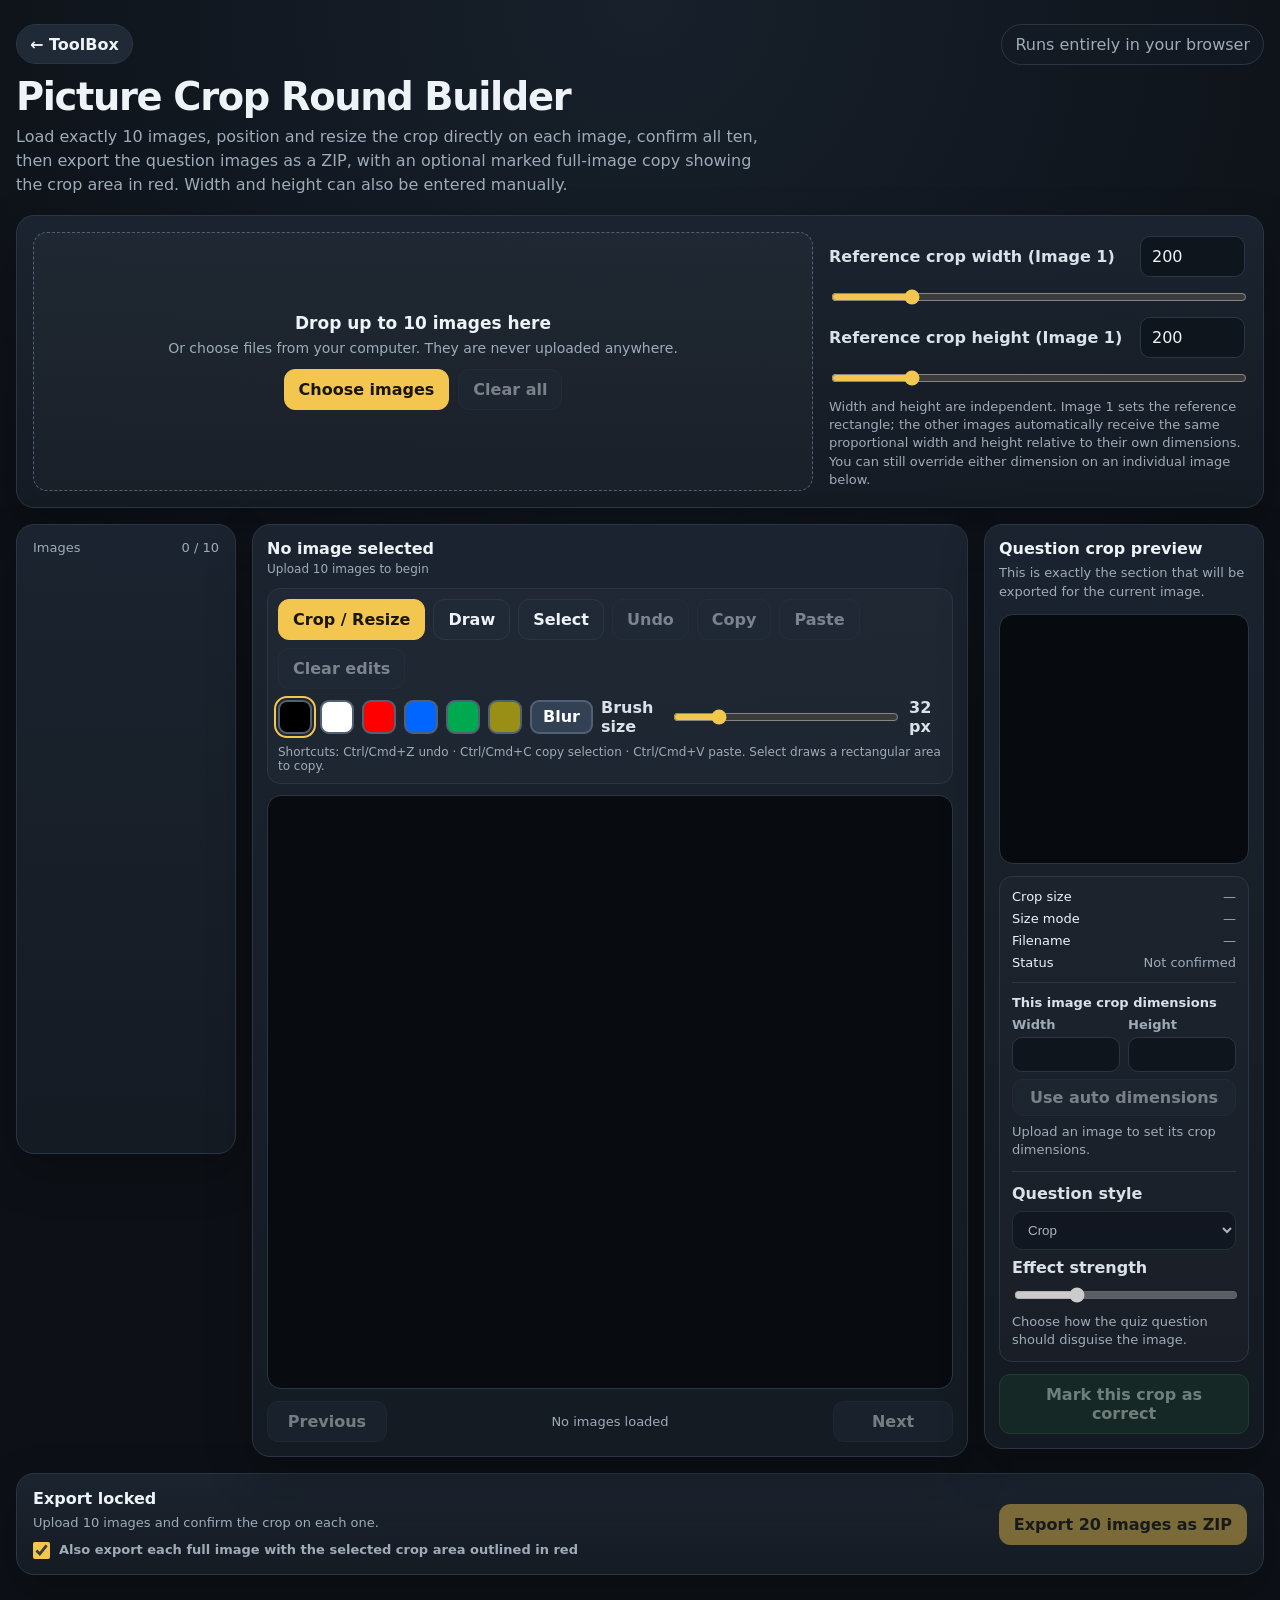
==== commit ebe1ce52: "Add paint, blur, selection, undo and copy paste tools to picture crop" ====
--- a/picture-crop.html
+++ b/picture-crop.html
@@ -227,6 +227,29 @@
     .editor-title strong { display: block; overflow: hidden; text-overflow: ellipsis; white-space: nowrap; }
     .editor-title span { color: var(--muted); font-size: 12px; }
 
+    .draw-toolbar {
+      display: grid;
+      gap: 9px;
+      margin-bottom: 11px;
+      padding: 10px;
+      border: 1px solid var(--border);
+      border-radius: 13px;
+      background: rgba(255,255,255,.025);
+    }
+    .draw-toolbar-row { display: flex; gap: 8px; align-items: center; flex-wrap: wrap; }
+    .tool-btn.active { background: var(--accent); color: #1a1607; border-color: var(--accent); }
+    .swatch {
+      width: 34px; height: 34px; border-radius: 9px; border: 2px solid #526075;
+      padding: 0; position: relative; flex: 0 0 auto;
+    }
+    .swatch.active { outline: 2px solid var(--accent); outline-offset: 2px; }
+    .swatch.blur {
+      width: auto; padding: 0 11px; background: #334155; color: white; font-weight: 800;
+    }
+    .swatch.highlight { background: rgba(255,230,0,.55); }
+    .brush-size-wrap { display: flex; align-items: center; gap: 8px; min-width: 185px; flex: 1 1 220px; }
+    .brush-size-wrap input { min-width: 100px; }
+    .shortcut-note { color: var(--muted); font-size: 12px; }
     .canvas-wrap {
       flex: none;
       height: clamp(500px, 66vh, 760px);
@@ -479,6 +502,32 @@
             <span id="currentDims">Upload 10 images to begin</span>
           </div>
           <span id="cropCoords" class="hint"></span>
+        </div>
+
+        <div class="draw-toolbar">
+          <div class="draw-toolbar-row">
+            <button id="cropToolBtn" class="btn tool-btn active" type="button">Crop / Resize</button>
+            <button id="drawToolBtn" class="btn tool-btn" type="button">Draw</button>
+            <button id="selectToolBtn" class="btn tool-btn" type="button">Select</button>
+            <button id="undoBtn" class="btn" type="button" disabled>Undo</button>
+            <button id="copyBtn" class="btn" type="button" disabled>Copy</button>
+            <button id="pasteBtn" class="btn" type="button" disabled>Paste</button>
+            <button id="clearEditsBtn" class="btn" type="button" disabled>Clear edits</button>
+          </div>
+          <div class="draw-toolbar-row" id="brushControls">
+            <button class="swatch active" data-brush="color" data-color="#000000" style="background:#000" type="button" aria-label="Black"></button>
+            <button class="swatch" data-brush="color" data-color="#ffffff" style="background:#fff" type="button" aria-label="White"></button>
+            <button class="swatch" data-brush="color" data-color="#ff0000" style="background:#f00" type="button" aria-label="Red"></button>
+            <button class="swatch" data-brush="color" data-color="#0066ff" style="background:#06f" type="button" aria-label="Blue"></button>
+            <button class="swatch" data-brush="color" data-color="#00a850" style="background:#00a850" type="button" aria-label="Green"></button>
+            <button class="swatch highlight" data-brush="highlight" type="button" aria-label="Yellow highlighter"></button>
+            <button class="swatch blur" data-brush="blur" type="button">Blur</button>
+            <label class="brush-size-wrap">Brush size
+              <input id="brushSize" type="range" min="4" max="160" value="32" step="2">
+              <span id="brushSizeLabel">32 px</span>
+            </label>
+          </div>
+          <div class="shortcut-note">Shortcuts: Ctrl/Cmd+Z undo · Ctrl/Cmd+C copy selection · Ctrl/Cmd+V paste. Select draws a rectangular area to copy.</div>
         </div>
 
         <div id="canvasWrap" class="canvas-wrap">
@@ -575,6 +624,16 @@
     canvasWrap: document.getElementById('canvasWrap'),
     editorCanvas: document.getElementById('editorCanvas'),
     emptyState: document.getElementById('emptyState'),
+    cropToolBtn: document.getElementById('cropToolBtn'),
+    drawToolBtn: document.getElementById('drawToolBtn'),
+    selectToolBtn: document.getElementById('selectToolBtn'),
+    undoBtn: document.getElementById('undoBtn'),
+    copyBtn: document.getElementById('copyBtn'),
+    pasteBtn: document.getElementById('pasteBtn'),
+    clearEditsBtn: document.getElementById('clearEditsBtn'),
+    brushControls: document.getElementById('brushControls'),
+    brushSize: document.getElementById('brushSize'),
+    brushSizeLabel: document.getElementById('brushSizeLabel'),
     prevBtn: document.getElementById('prevBtn'),
     nextBtn: document.getElementById('nextBtn'),
     navStatus: document.getElementById('navStatus'),
@@ -613,6 +672,14 @@
   let dragOffset = { x: 0, y: 0 };
   let dragNeedsUiRefresh = false;
   let toastTimer = null;
+  let activeTool = 'crop';
+  let brushKind = 'color';
+  let brushColor = '#000000';
+  let brushSize = 32;
+  let activeStroke = null;
+  let selection = null;
+  let clipboardCanvas = null;
+  let clipboardOrigin = null;
 
   function showToast(message) {
     els.toast.textContent = message;
@@ -715,7 +782,9 @@
           cropHeightOverride: null,
           questionMode: 'crop',
           effectStrength: 12,
-          confirmed: false
+          confirmed: false,
+          editOps: [],
+          editCanvas: null
         };
         items.push(item);
         const dims = effectiveCropDimensions(item, items.length - 1);
@@ -882,6 +951,174 @@
     showToast(`Image ${currentIndex + 1} is using the automatic proportional dimensions again.`);
   }
 
+  function ensureEditCanvas(item) {
+    if (!item) return null;
+    if (!item.editCanvas) {
+      const c = document.createElement('canvas');
+      c.width = item.width;
+      c.height = item.height;
+      item.editCanvas = c;
+      rebuildEditCanvas(item);
+    }
+    return item.editCanvas;
+  }
+
+  function drawStrokePath(ctx, op) {
+    if (!op.points || !op.points.length) return;
+    ctx.save();
+    ctx.lineCap = 'round';
+    ctx.lineJoin = 'round';
+    ctx.lineWidth = op.size;
+    ctx.beginPath();
+    ctx.moveTo(op.points[0].x, op.points[0].y);
+    if (op.points.length === 1) ctx.lineTo(op.points[0].x + 0.01, op.points[0].y + 0.01);
+    else for (let i = 1; i < op.points.length; i++) ctx.lineTo(op.points[i].x, op.points[i].y);
+    if (op.kind === 'highlight') {
+      ctx.strokeStyle = 'rgba(255,230,0,.48)';
+      ctx.globalCompositeOperation = 'source-over';
+      ctx.stroke();
+    } else if (op.kind === 'color') {
+      ctx.strokeStyle = op.color || '#000000';
+      ctx.stroke();
+    }
+    ctx.restore();
+  }
+
+  function applyBlurStroke(ctx, canvas, op) {
+    if (!op.points || !op.points.length) return;
+    const blurred = document.createElement('canvas');
+    blurred.width = canvas.width;
+    blurred.height = canvas.height;
+    const bctx = blurred.getContext('2d');
+    const strength = Math.max(4, Math.round(op.size * .35));
+    bctx.save();
+    bctx.filter = `blur(${strength}px)`;
+    const pad = strength * 2;
+    bctx.drawImage(canvas, -pad, -pad, canvas.width + pad * 2, canvas.height + pad * 2);
+    bctx.restore();
+
+    ctx.save();
+    ctx.lineCap = 'round';
+    ctx.lineJoin = 'round';
+    ctx.lineWidth = op.size;
+    ctx.beginPath();
+    ctx.moveTo(op.points[0].x, op.points[0].y);
+    if (op.points.length === 1) ctx.lineTo(op.points[0].x + .01, op.points[0].y + .01);
+    else for (let i = 1; i < op.points.length; i++) ctx.lineTo(op.points[i].x, op.points[i].y);
+    ctx.strokeStyle = '#000';
+    ctx.stroke();
+    ctx.globalCompositeOperation = 'source-in';
+    ctx.drawImage(blurred, 0, 0);
+    ctx.restore();
+  }
+
+  function rebuildEditCanvas(item) {
+    if (!item) return;
+    const c = item.editCanvas || document.createElement('canvas');
+    c.width = item.width;
+    c.height = item.height;
+    item.editCanvas = c;
+    const ctx = c.getContext('2d');
+    ctx.clearRect(0,0,c.width,c.height);
+    ctx.drawImage(sourceForItem(item), 0, 0, item.width, item.height);
+    for (const op of item.editOps || []) {
+      if (op.type === 'stroke') {
+        if (op.kind === 'blur') applyBlurStroke(ctx, c, op);
+        else drawStrokePath(ctx, op);
+      } else if (op.type === 'paste' && op.canvas) {
+        ctx.drawImage(op.canvas, op.x, op.y);
+      }
+    }
+  }
+
+  function sourceForItem(item) {
+    return ensureEditCanvas(item) || item.img;
+  }
+
+  function markEditChanged(item) {
+    if (!item) return;
+    item.confirmed = false;
+    dragNeedsUiRefresh = true;
+    renderMeta();
+    renderExport();
+  }
+
+  function setTool(tool) {
+    activeTool = tool;
+    selection = null;
+    els.cropToolBtn.classList.toggle('active', tool === 'crop');
+    els.drawToolBtn.classList.toggle('active', tool === 'draw');
+    els.selectToolBtn.classList.toggle('active', tool === 'select');
+    els.brushControls.style.opacity = tool === 'draw' ? '1' : '.55';
+    els.editorCanvas.style.cursor = tool === 'draw' ? 'crosshair' : (tool === 'select' ? 'crosshair' : 'default');
+    drawEditor();
+    updateEditButtons();
+  }
+
+  function updateEditButtons() {
+    const item = currentItem();
+    const hasEdits = !!(item && item.editOps && item.editOps.length);
+    els.undoBtn.disabled = !hasEdits;
+    els.clearEditsBtn.disabled = !hasEdits;
+    els.copyBtn.disabled = !(item && selection && selection.w > 2 && selection.h > 2);
+    els.pasteBtn.disabled = !clipboardCanvas || !item;
+  }
+
+  function undoEdit() {
+    const item = currentItem();
+    if (!item || !item.editOps.length) return;
+    item.editOps.pop();
+    rebuildEditCanvas(item);
+    selection = null;
+    markEditChanged(item);
+    renderAll();
+    showToast('Last image edit undone.');
+  }
+
+  function clearImageEdits() {
+    const item = currentItem();
+    if (!item || !item.editOps.length) return;
+    item.editOps = [];
+    rebuildEditCanvas(item);
+    selection = null;
+    markEditChanged(item);
+    renderAll();
+    showToast('Image edits cleared.');
+  }
+
+  function copySelection() {
+    const item = currentItem();
+    if (!item || !selection || selection.w < 2 || selection.h < 2) {
+      showToast('Use Select to draw an area first.');
+      return;
+    }
+    const src = sourceForItem(item);
+    const x = Math.max(0, Math.round(selection.x));
+    const y = Math.max(0, Math.round(selection.y));
+    const w = Math.max(1, Math.min(item.width - x, Math.round(selection.w)));
+    const h = Math.max(1, Math.min(item.height - y, Math.round(selection.h)));
+    const c = document.createElement('canvas');
+    c.width = w; c.height = h;
+    c.getContext('2d').drawImage(src, x, y, w, h, 0, 0, w, h);
+    clipboardCanvas = c;
+    clipboardOrigin = { x, y };
+    updateEditButtons();
+    showToast(`Copied ${w} × ${h}px selection.`);
+  }
+
+  function pasteClipboard() {
+    const item = currentItem();
+    if (!item || !clipboardCanvas) return;
+    const x = Math.max(0, Math.min(item.width - clipboardCanvas.width, (clipboardOrigin?.x || 0) + 12));
+    const y = Math.max(0, Math.min(item.height - clipboardCanvas.height, (clipboardOrigin?.y || 0) + 12));
+    item.editOps.push({ type:'paste', canvas: clipboardCanvas, x, y });
+    rebuildEditCanvas(item);
+    selection = { x, y, w: clipboardCanvas.width, h: clipboardCanvas.height };
+    markEditChanged(item);
+    renderAll();
+    showToast('Pasted selection.');
+  }
+
   function clearAll() {
     items.forEach(i => URL.revokeObjectURL(i.objectUrl));
     items = [];
@@ -890,6 +1127,9 @@
     dragMode = null;
     resizeCorner = null;
     resizeState = null;
+    selection = null;
+    clipboardCanvas = null;
+    clipboardOrigin = null;
     els.fileInput.value = '';
     renderAll();
   }
@@ -926,7 +1166,7 @@
     const dy = (cssH - dh) / 2;
     display = { scale, dx, dy, width: dw, height: dh };
 
-    ectx.drawImage(item.img, dx, dy, dw, dh);
+    ectx.drawImage(sourceForItem(item), dx, dy, dw, dh);
 
     const dims = effectiveCropDimensions(item, currentIndex);
     const rx = dx + item.crop.x * scale;
@@ -934,6 +1174,7 @@
     const rw = dims.width * scale;
     const rh = dims.height * scale;
 
+    if (activeTool === 'crop') {
     // Darken everything outside the crop rectangle.
     ectx.save();
     ectx.fillStyle = 'rgba(0, 0, 0, .58)';
@@ -976,6 +1217,21 @@
       ectx.stroke();
     }
     ectx.restore();
+    }
+
+    if (selection) {
+      ectx.save();
+      ectx.strokeStyle = '#ffffff';
+      ectx.setLineDash([7,5]);
+      ectx.lineWidth = 2;
+      ectx.strokeRect(
+        dx + selection.x * scale,
+        dy + selection.y * scale,
+        selection.w * scale,
+        selection.h * scale
+      );
+      ectx.restore();
+    }
   }
 
   function drawQuestionToCanvas(ctx, canvas, item, preview = false) {
@@ -1009,12 +1265,14 @@
     ctx.fillStyle = '#070a0e';
     ctx.fillRect(0, 0, outW, outH);
 
+    const editedSource = sourceForItem(item);
+
     if (item.questionMode === 'crop') {
       const dims = effectiveCropDimensions(item, index);
       ctx.imageSmoothingEnabled = true;
       ctx.imageSmoothingQuality = 'high';
       ctx.drawImage(
-        item.img,
+        editedSource,
         item.crop.x,
         item.crop.y,
         dims.width,
@@ -1031,7 +1289,7 @@
       ctx.save();
       ctx.filter = `blur(${Number(item.effectStrength) || 12}px)`;
       const pad = Math.ceil((Number(item.effectStrength) || 12) * 2);
-      ctx.drawImage(item.img, -pad, -pad, outW + pad * 2, outH + pad * 2);
+      ctx.drawImage(editedSource, -pad, -pad, outW + pad * 2, outH + pad * 2);
       ctx.restore();
       return;
     }
@@ -1046,7 +1304,7 @@
       const dy = outH * i / slices;
       const dh = outH / slices + 1;
       const dx = Math.sin((i / slices) * Math.PI * 8) * amplitude;
-      ctx.drawImage(item.img, 0, sy, item.width, sh, dx, dy, outW, dh);
+      ctx.drawImage(editedSource, 0, sy, item.width, sh, dx, dy, outW, dh);
     }
   }
 
@@ -1197,6 +1455,7 @@
     renderThumbs();
     renderMeta();
     renderExport();
+    updateEditButtons();
     requestAnimationFrame(() => {
       drawEditor();
       drawPreview();
@@ -1393,12 +1652,37 @@
     const item = currentItem();
     if (!item) return;
     const p = pointerToSource(ev);
-    if (!p) return;
-
-    const corner = cropHandleAt(p, item);
+    if (!p || p.x < 0 || p.y < 0 || p.x > item.width || p.y > item.height) return;
+
     dragging = true;
     els.editorCanvas.setPointerCapture(ev.pointerId);
 
+    if (activeTool === 'draw') {
+      dragMode = 'draw';
+      activeStroke = {
+        type: 'stroke',
+        kind: brushKind,
+        color: brushColor,
+        size: brushSize,
+        points: [{x:p.x,y:p.y}]
+      };
+      item.editOps.push(activeStroke);
+      rebuildEditCanvas(item);
+      markEditChanged(item);
+      drawEditor();
+      drawPreview();
+      return;
+    }
+
+    if (activeTool === 'select') {
+      dragMode = 'select';
+      selection = { x:p.x, y:p.y, w:0, h:0, sx:p.x, sy:p.y };
+      drawEditor();
+      updateEditButtons();
+      return;
+    }
+
+    const corner = cropHandleAt(p, item);
     if (corner) {
       dragMode = 'resize';
       beginResize(corner, item);
@@ -1409,19 +1693,16 @@
     dragMode = 'move';
     resizeCorner = null;
     resizeState = null;
-
     if (isInsideCrop(p, item)) {
       dragOffset.x = p.x - item.crop.x;
       dragOffset.y = p.y - item.crop.y;
-      els.editorCanvas.style.cursor = 'move';
-      moveCropTo(p.x, p.y, true);
     } else {
       const dims = effectiveCropDimensions(item, currentIndex);
       dragOffset.x = dims.width / 2;
       dragOffset.y = dims.height / 2;
-      els.editorCanvas.style.cursor = 'move';
-      moveCropTo(p.x, p.y, true);
-    }
+    }
+    els.editorCanvas.style.cursor = 'move';
+    moveCropTo(p.x, p.y, true);
   });
 
   els.editorCanvas.addEventListener('pointermove', ev => {
@@ -1431,34 +1712,63 @@
     if (!p) return;
 
     if (!dragging) {
-      const corner = cropHandleAt(p, item);
-      if (corner) els.editorCanvas.style.cursor = cursorForCorner(corner);
-      else if (isInsideCrop(p, item)) els.editorCanvas.style.cursor = 'move';
-      else els.editorCanvas.style.cursor = 'crosshair';
+      if (activeTool === 'draw' || activeTool === 'select') {
+        els.editorCanvas.style.cursor = 'crosshair';
+      } else {
+        const corner = cropHandleAt(p, item);
+        if (corner) els.editorCanvas.style.cursor = cursorForCorner(corner);
+        else if (isInsideCrop(p, item)) els.editorCanvas.style.cursor = 'move';
+        else els.editorCanvas.style.cursor = 'crosshair';
+      }
       return;
     }
 
     ev.preventDefault();
-    if (dragMode === 'resize') resizeCropTo(p);
-    else moveCropTo(p.x, p.y, true);
+    if (dragMode === 'draw') {
+      const x = Math.max(0, Math.min(item.width, p.x));
+      const y = Math.max(0, Math.min(item.height, p.y));
+      const last = activeStroke.points[activeStroke.points.length - 1];
+      if (Math.hypot(x-last.x,y-last.y) >= Math.max(1, brushSize * .08)) {
+        activeStroke.points.push({x,y});
+        rebuildEditCanvas(item);
+        drawEditor();
+        drawPreview();
+      }
+    } else if (dragMode === 'select') {
+      const x = Math.max(0, Math.min(item.width, p.x));
+      const y = Math.max(0, Math.min(item.height, p.y));
+      selection.x = Math.min(selection.sx, x);
+      selection.y = Math.min(selection.sy, y);
+      selection.w = Math.abs(x - selection.sx);
+      selection.h = Math.abs(y - selection.sy);
+      drawEditor();
+      updateEditButtons();
+    } else if (dragMode === 'resize') {
+      resizeCropTo(p);
+    } else {
+      moveCropTo(p.x, p.y, true);
+    }
   });
 
   els.editorCanvas.addEventListener('pointerleave', () => {
-    if (!dragging) els.editorCanvas.style.cursor = 'default';
+    if (!dragging) els.editorCanvas.style.cursor = activeTool === 'crop' ? 'default' : 'crosshair';
   });
 
   function endDrag(ev) {
     if (!dragging) return;
+    const finishedMode = dragMode;
     dragging = false;
     dragMode = null;
     resizeCorner = null;
     resizeState = null;
+    activeStroke = null;
     try { els.editorCanvas.releasePointerCapture(ev.pointerId); } catch (_) {}
-    clampAllCrops();
-    els.editorCanvas.style.cursor = 'default';
+    if (finishedMode === 'move' || finishedMode === 'resize') clampAllCrops();
+    els.editorCanvas.style.cursor = activeTool === 'crop' ? 'default' : 'crosshair';
     renderMeta();
     drawEditor();
     drawPreview();
+    updateEditButtons();
     if (dragNeedsUiRefresh) {
       renderThumbs();
       renderExport();
@@ -1529,6 +1839,43 @@
     renderExport();
   });
 
+  els.cropToolBtn.addEventListener('click', () => setTool('crop'));
+  els.drawToolBtn.addEventListener('click', () => setTool('draw'));
+  els.selectToolBtn.addEventListener('click', () => setTool('select'));
+  els.undoBtn.addEventListener('click', undoEdit);
+  els.copyBtn.addEventListener('click', copySelection);
+  els.pasteBtn.addEventListener('click', pasteClipboard);
+  els.clearEditsBtn.addEventListener('click', clearImageEdits);
+  els.brushSize.addEventListener('input', () => {
+    brushSize = Number(els.brushSize.value);
+    els.brushSizeLabel.textContent = `${brushSize} px`;
+  });
+  document.querySelectorAll('.swatch[data-brush]').forEach(btn => btn.addEventListener('click', () => {
+    brushKind = btn.dataset.brush;
+    if (btn.dataset.color) brushColor = btn.dataset.color;
+    document.querySelectorAll('.swatch[data-brush]').forEach(x => x.classList.remove('active'));
+    btn.classList.add('active');
+    setTool('draw');
+  }));
+
+  document.addEventListener('keydown', ev => {
+    const mod = ev.ctrlKey || ev.metaKey;
+    if (!mod) return;
+    const target = ev.target;
+    if (target && /INPUT|TEXTAREA|SELECT/.test(target.tagName)) return;
+    const key = ev.key.toLowerCase();
+    if (key === 'z') {
+      ev.preventDefault();
+      undoEdit();
+    } else if (key === 'c') {
+      ev.preventDefault();
+      copySelection();
+    } else if (key === 'v') {
+      ev.preventDefault();
+      pasteClipboard();
+    }
+  });
+
   window.addEventListener('resize', () => requestAnimationFrame(drawEditor));
 
   function canvasToBlob(canvas, type = 'image/png', quality) {
